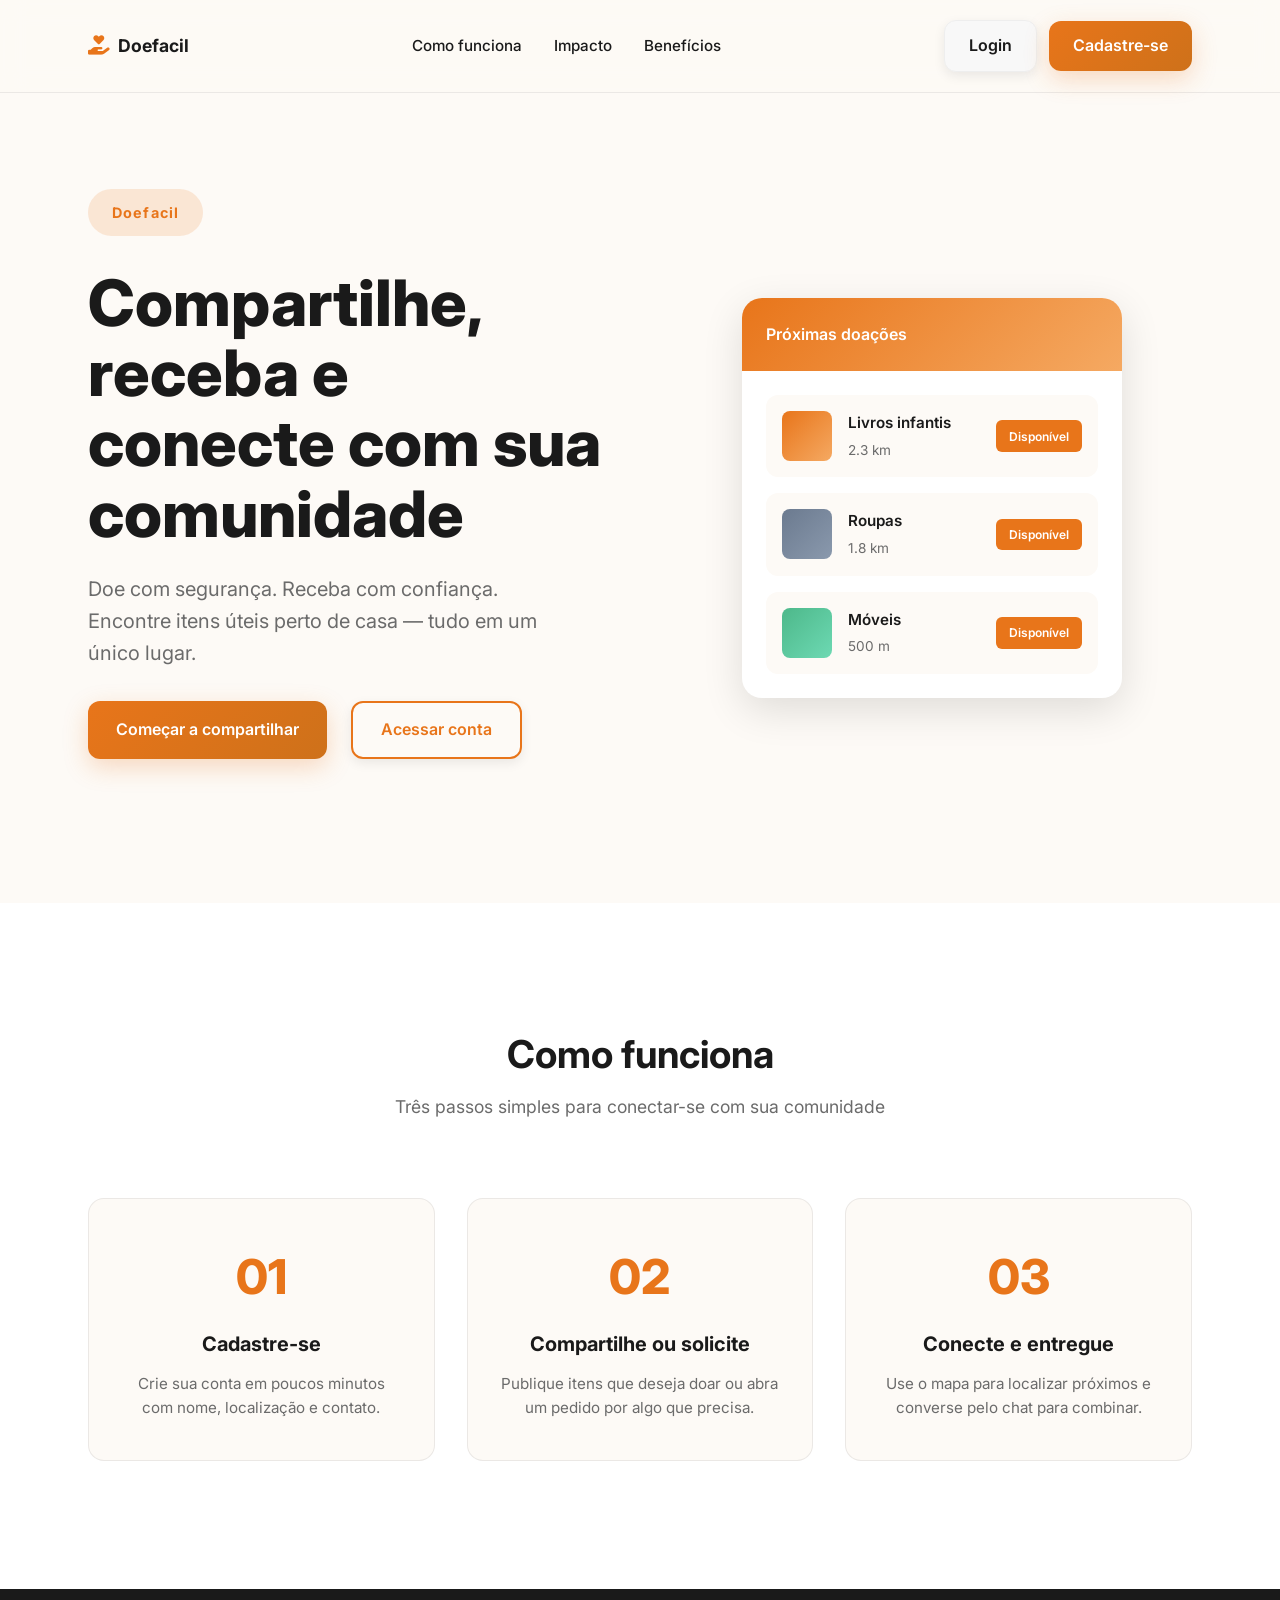
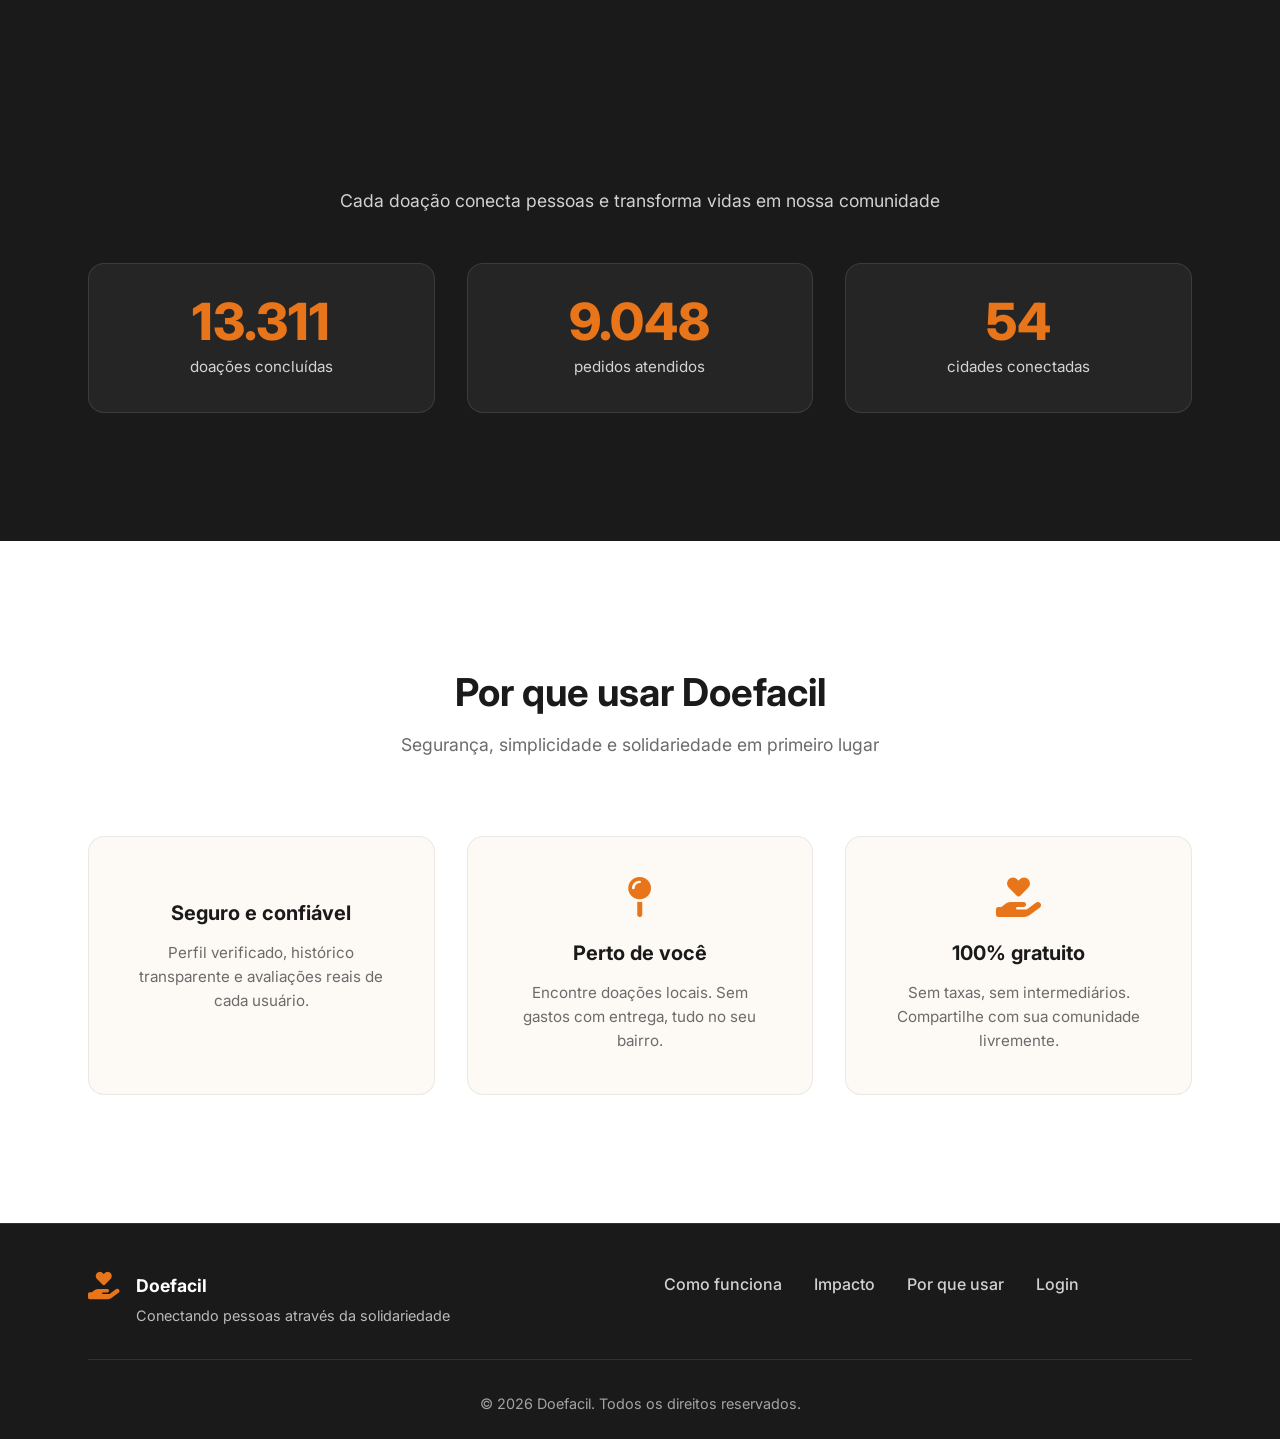
==== frontend_github/index.html @ ec7e5b5b "Add files via upload" ====
﻿<!DOCTYPE html>
<html lang="pt-BR">
<head>
    <meta charset="UTF-8">
    <meta name="viewport" content="width=device-width, initial-scale=1.0">
    <title>Doefacil — Doe, Compartilhe e Conecte</title>
    <link href="https://fonts.googleapis.com/css2?family=Inter:wght@400;500;600;700;800&display=swap" rel="stylesheet">
    <link rel="stylesheet" href="https://cdnjs.cloudflare.com/ajax/libs/font-awesome/6.4.0/css/all.min.css">
    <link rel="stylesheet" href="css/global.css">
    <link rel="stylesheet" href="css/landing.css">
</head>
<body>
    <header class="landing-header">
        <div class="landing-container">
            <nav class="landing-nav">
                <a href="/" class="nav-logo">
                    <i class="fa-solid fa-hand-holding-heart"></i>
                    Doefacil
                </a>
                <button class="menu-toggle" aria-label="Abrir menu">
                    <i class="fa-solid fa-bars"></i>
                </button>
                <div class="nav-links">
                    <a href="#como-funciona">Como funciona</a>
                    <a href="#impacto">Impacto</a>
                    <a href="#beneficios">Benefícios</a>
                </div>
                <div class="nav-actions">
                    <a href="login.html" class="btn btn-secondary header-link">Login</a>
                    <a href="cadastro.html" class="btn btn-primary header-link">Cadastre-se</a>
                </div>
            </nav>
        </div>
    </header>

    <main>
        <section class="hero-section">
            <div class="container">
                <div class="hero-grid">
                    <div class="hero-content">
                        <div class="hero-badge">Doefacil</div>
                        <h1 class="hero-title">Compartilhe, receba e conecte com sua comunidade</h1>
                        <p class="hero-subtitle">Doe com segurança. Receba com confiança. Encontre itens úteis perto de casa — tudo em um único lugar.</p>
                        <div class="hero-buttons">
                            <a href="cadastro.html" class="btn btn-primary">Começar a compartilhar</a>
                            <a href="login.html" class="btn btn-outline">Acessar conta</a>
                        </div>
                    </div>
                    <div class="hero-mockup">
                        <div class="mockup-card">
                            <div class="mockup-header">
                                <span class="mockup-title">Próximas doações</span>
                            </div>
                            <div class="mockup-items">
                                <div class="mockup-item">
                                    <div class="mockup-item-img" style="background: linear-gradient(135deg, #E8751A, #f5a962);"></div>
                                    <div class="mockup-item-content">
                                        <div class="mockup-item-title">Livros infantis</div>
                                        <div class="mockup-item-distance">2.3 km</div>
                                    </div>
                                    <span class="mockup-badge">Disponível</span>
                                </div>
                                <div class="mockup-item">
                                    <div class="mockup-item-img" style="background: linear-gradient(135deg, #6B7A8F, #8a99ad);"></div>
                                    <div class="mockup-item-content">
                                        <div class="mockup-item-title">Roupas</div>
                                        <div class="mockup-item-distance">1.8 km</div>
                                    </div>
                                    <span class="mockup-badge">Disponível</span>
                                </div>
                                <div class="mockup-item">
                                    <div class="mockup-item-img" style="background: linear-gradient(135deg, #4DB88A, #6dd9b3);"></div>
                                    <div class="mockup-item-content">
                                        <div class="mockup-item-title">Móveis</div>
                                        <div class="mockup-item-distance">500 m</div>
                                    </div>
                                    <span class="mockup-badge">Disponível</span>
                                </div>
                            </div>
                        </div>
                    </div>
                </div>
            </div>
        </section>

        <section id="como-funciona" class="section section-how">
            <div class="container">
                <div class="section-header">
                    <h2>Como funciona</h2>
                    <p>Três passos simples para conectar-se com sua comunidade</p>
                </div>
                <div class="steps-grid">
                    <div class="step-card">
                        <div class="step-number">01</div>
                        <h3>Cadastre-se</h3>
                        <p>Crie sua conta em poucos minutos com nome, localização e contato.</p>
                    </div>
                    <div class="step-card">
                        <div class="step-number">02</div>
                        <h3>Compartilhe ou solicite</h3>
                        <p>Publique itens que deseja doar ou abra um pedido por algo que precisa.</p>
                    </div>
                    <div class="step-card">
                        <div class="step-number">03</div>
                        <h3>Conecte e entregue</h3>
                        <p>Use o mapa para localizar próximos e converse pelo chat para combinar.</p>
                    </div>
                </div>
            </div>
        </section>

        <section id="impacto" class="section section-impact">
            <div class="container">
                <h2 class="impact-title">Veja o impacto real</h2>
                <p class="impact-subtitle">Cada doação conecta pessoas e transforma vidas em nossa comunidade</p>
                <div class="metrics-grid">
                    <div class="metric-card">
                        <div class="metric-number" data-target="18432">0</div>
                        <p>doações concluídas</p>
                    </div>
                    <div class="metric-card">
                        <div class="metric-number" data-target="12560">0</div>
                        <p>pedidos atendidos</p>
                    </div>
                    <div class="metric-card">
                        <div class="metric-number" data-target="54">0</div>
                        <p>cidades conectadas</p>
                    </div>
                </div>
            </div>
        </section>

        <section id="beneficios" class="section section-benefits">
            <div class="container">
                <div class="section-header">
                    <h2>Por que usar Doefacil</h2>
                    <p>Segurança, simplicidade e solidariedade em primeiro lugar</p>
                </div>
                <div class="benefits-grid">
                    <div class="benefit-card">
                        <i class="fa-solid fa-shield-check"></i>
                        <h3>Seguro e confiável</h3>
                        <p>Perfil verificado, histórico transparente e avaliações reais de cada usuário.</p>
                    </div>
                    <div class="benefit-card">
                        <i class="fa-solid fa-map-pin"></i>
                        <h3>Perto de você</h3>
                        <p>Encontre doações locais. Sem gastos com entrega, tudo no seu bairro.</p>
                    </div>
                    <div class="benefit-card">
                        <i class="fa-solid fa-hand-holding-heart"></i>
                        <h3>100% gratuito</h3>
                        <p>Sem taxas, sem intermediários. Compartilhe com sua comunidade livremente.</p>
                    </div>
                </div>
            </div>
        </section>
    </main>

    <footer class="footer">
        <div class="container">
            <div class="footer-content">
                <div class="footer-brand">
                    <i class="fa-solid fa-hand-holding-heart"></i>
                    <div>
                        <strong>Doefacil</strong>
                        <p>Conectando pessoas através da solidariedade</p>
                    </div>
                </div>
                <div class="footer-links">
                    <a href="#como-funciona">Como funciona</a>
                    <a href="#impacto">Impacto</a>
                    <a href="#beneficios">Por que usar</a>
                    <a href="login.html">Login</a>
                </div>
            </div>
            <div class="footer-bottom">
                <p>&copy; 2026 Doefacil. Todos os direitos reservados.</p>
            </div>
        </div>
    </footer>

    <script src="js/landing.js"></script>
</body>
</html>
---- frontend_github/css/global.css ----
:root {
    /* Brand Palette */
    --primary: #E8751A;
    --primary-dark: #CE711A;
    --primary-soft: #F1A563;
    --primary-light: #FFF7EF;
    
    --secondary: #1A1A1A;
    --secondary-soft: #6B6B6B;
    --secondary-light: #F8F9FA;
    
    /* Surfaces */
    --bg-color: #FDFAF6;
    --card-bg: #FFFFFF;
    --surface: #FFF7EF;
    --border-color: #E2E8F0;
    
    /* Text */
    --text-main: #1A1A1A;
    --text-dark: #1A1A1A; /* alias de --text-main */
    --text-muted: #6B6B6B;
    --text-light: #FFFFFF;
    
    /* Status */
    --success: #10B981;
    --danger: #EF4444;
    --warning: #F59E0B;
    --info: #3B82F6;
    
    /* System */
    --radius-sm: 8px;
    --radius-md: 12px;
    --radius-lg: 20px;
    --shadow: 0 4px 12px rgba(0, 0, 0, 0.08); /* alias genérico */
    --shadow-sm: 0 2px 4px rgba(232, 117, 26, 0.05);
    --shadow-md: 0 10px 20px -5px rgba(232, 117, 26, 0.1), 0 4px 6px -2px rgba(232, 117, 26, 0.05);
    --shadow-lg: 0 20px 25px -5px rgba(232, 117, 26, 0.15), 0 10px 10px -5px rgba(232, 117, 26, 0.04);
    --transition: all 0.3s cubic-bezier(0.4, 0, 0.2, 1);
}

* {
    margin: 0;
    padding: 0;
    box-sizing: border-box;
    font-family: 'Inter', -apple-system, BlinkMacSystemFont, "Segoe UI", Roboto, sans-serif;
}

body {
    background-color: var(--bg-color);
    color: var(--text-main);
    line-height: 1.6;
    -webkit-font-smoothing: antialiased;
    overflow-x: hidden;
}

/* Typography */
h1, h2, h3, h4 {
    font-weight: 800;
    color: var(--secondary);
    line-height: 1.2;
    letter-spacing: 0;
}

/* Buttons - Premium Style */
.btn {
    display: inline-flex;
    align-items: center;
    justify-content: center;
    padding: 0.8rem 1.6rem;
    font-size: 0.95rem;
    font-weight: 700;
    border-radius: var(--radius-md);
    cursor: pointer;
    transition: var(--transition);
    border: 2px solid transparent;
    gap: 0.75rem;
    text-decoration: none;
    white-space: nowrap;
}

.btn:disabled {
    opacity: 0.5;
    cursor: not-allowed;
    transform: none !important;
}

.btn-primary {
    background: linear-gradient(135deg, var(--primary) 0%, var(--primary-dark) 100%);
    color: white;
    box-shadow: 0 4px 14px rgba(232, 117, 26, 0.4);
}

.btn-primary:hover:not(:disabled) {
    transform: translateY(-3px);
    box-shadow: 0 8px 20px rgba(232, 117, 26, 0.5);
}

.btn-secondary {
    background: white;
    color: var(--primary-dark);
    border-color: var(--primary-soft);
}

.btn-secondary:hover:not(:disabled) {
    background: var(--primary-light);
    transform: translateY(-2px);
}

.btn-danger {
    background: #FFF5F5;
    color: var(--danger);
    border-color: #FED7D7;
}

.btn-danger:hover:not(:disabled) {
    background: var(--danger);
    color: white;
    border-color: var(--danger);
    transform: translateY(-2px);
}

.btn-outline {
    background: transparent;
    border: 2px solid var(--primary-soft);
    color: var(--primary-dark);
}

.btn-outline:hover:not(:disabled) {
    background: var(--primary);
    color: white;
    border-color: var(--primary);
}

.btn-sm {
    padding: 0.45rem 1rem;
    font-size: 0.82rem;
    gap: 0.5rem;
}

/* Forms */
.input-group {
    margin-bottom: 1.5rem;
    position: relative;
    min-width: 0;
}

label {
    display: block;
    margin-bottom: 0.5rem;
    font-weight: 700;
    font-size: 0.9rem;
    color: var(--secondary);
}

input, textarea, select {
    width: 100%;
    padding: 0.9rem 1.2rem;
    border: 2px solid #F1F5F9;
    border-radius: var(--radius-md);
    background: #F8FAFC;
    color: var(--text-main);
    font-size: 0.95rem;
    line-height: 1.4;
    caret-color: var(--primary);
    direction: ltr;
    text-align: left;
    min-width: 0;
    transition: var(--transition);
}

textarea {
    resize: vertical;
    overflow-wrap: anywhere;
}

input::placeholder,
textarea::placeholder {
    color: var(--text-muted);
    opacity: 0.82;
}

input:focus, textarea:focus, select:focus {
    outline: none;
    border-color: var(--primary-soft);
    background: white;
    box-shadow: 0 0 0 4px rgba(232, 117, 26, 0.1);
}

/* Badges */
.status-badge {
    font-size: 0.75rem;
    font-weight: 800;
    padding: 0.35rem 0.9rem;
    border-radius: 99px;
    text-transform: uppercase;
    letter-spacing: 0.05em;
}

.status-badge.success { background: #DCFCE7; color: #065F46; }
.status-badge.warning { background: #FEF9C3; color: #854D0E; }
.status-badge.danger { background: #FEE2E2; color: #991B1B; }

/* Toast */
.toast {
    position: fixed;
    top: 2rem;
    left: 50%;
    transform: translateX(-50%) translateY(-150%);
    z-index: 9999;
    padding: 1.2rem 2rem;
    border-radius: var(--radius-lg);
    color: white;
    font-weight: 700;
    box-shadow: var(--shadow-lg);
    transition: var(--transition);
    display: flex;
    align-items: center;
    gap: 1rem;
}

.toast.show {
    transform: translateX(-50%) translateY(0);
}

/* Scrollbar */
::-webkit-scrollbar { width: 8px; }
::-webkit-scrollbar-track { background: var(--bg-color); }
::-webkit-scrollbar-thumb { background: var(--primary-soft); border-radius: 10px; }
::-webkit-scrollbar-thumb:hover { background: var(--primary); }
---- frontend_github/css/landing.css ----
﻿/* Doefacil Landing Page — Modern Design */

:root {
    --primary: #E8751A;
    --primary-dark: #CE711A;
    --primary-light: #F5A962;
    --dark: #1A1A1A;
    --text-secondary: #6B6B6B;
    --bg-light: #FDFAF6;
    --white: #FFFFFF;
    --border-light: rgba(26, 26, 26, 0.08);
    --shadow: 0 2px 16px rgba(0, 0, 0, 0.06);
    --shadow-lg: 0 12px 40px rgba(0, 0, 0, 0.12);
}

* {
    margin: 0;
    padding: 0;
    box-sizing: border-box;
}

html {
    scroll-behavior: smooth;
}

body {
    font-family: 'Inter', sans-serif;
    background: var(--bg-light);
    color: var(--dark);
    line-height: 1.6;
}

/* ━━━━━━━━━━━━━━━━━━━━━━━━━━━━━━━━━━━━━━━━━
   CONTAINER & LAYOUT UTILITIES
   ━━━━━━━━━━━━━━━━━━━━━━━━━━━━━━━━━━━━━━━━━ */

.container,
.landing-container {
    width: 100%;
    max-width: 1200px;
    margin: 0 auto;
    padding: 0 clamp(1.5rem, 5vw, 3rem);
}

.section {
    padding: clamp(5rem, 10vw, 8rem) 0;
}

/* ━━━━━━━━━━━━━━━━━━━━━━━━━━━━━━━━━━━━━━━━━
   NAVBAR / HEADER
   ━━━━━━━━━━━━━━━━━━━━━━━━━━━━━━━━━━━━━━━━━ */

.landing-header {
    position: sticky;
    top: 0;
    z-index: 100;
    background: rgba(253, 250, 246, 0.9);
    backdrop-filter: blur(12px);
    border-bottom: 1px solid var(--border-light);
    padding: 1.25rem 0;
}

.landing-header .container {
    display: flex;
    justify-content: space-between;
    align-items: center;
}

.landing-brand {
    display: flex;
    align-items: center;
    gap: 12px;
    flex-shrink: 0;
}

.landing-brand i {
    font-size: 1.75rem;
    color: var(--primary);
}

.landing-brand strong {
    font-size: 1.25rem;
    font-weight: 700;
    color: var(--dark);
}

.landing-brand span {
    display: none;
}

.menu-toggle {
    display: none;
    background: none;
    border: none;
    font-size: 1.5rem;
    color: var(--dark);
    cursor: pointer;
    padding: 0.5rem;
}

.landing-nav {
    display: flex;
    align-items: center;
    justify-content: space-between;
    gap: 2rem;
    width: 100%;
}

.nav-logo {
    display: flex;
    align-items: center;
    gap: 0.5rem;
    font-weight: 700;
    font-size: 1.1rem;
    color: var(--text-dark, #1a1a1a);
    text-decoration: none;
    flex-shrink: 0;
}

.nav-logo i {
    color: var(--primary);
    font-size: 1.2rem;
}

.nav-links {
    display: flex;
    align-items: center;
    gap: 2rem;
    list-style: none;
    margin: 0;
    padding: 0;
}

.nav-links a {
    font-size: 0.95rem;
    font-weight: 500;
    color: var(--text-dark, #1a1a1a);
    text-decoration: none;
    transition: color 0.2s ease;
}

.nav-links a:hover {
    color: var(--primary, #e8751a);
}

.nav-actions {
    display: flex;
    align-items: center;
    gap: 0.75rem;
    flex-shrink: 0;
}

.landing-nav .btn {
    padding: 0.75rem 1.5rem;
}

section[id] {
    scroll-margin-top: 80px;
}

/* ━━━━━━━━━━━━━━━━━━━━━━━━━━━━━━━━━━━━━━━━━
   BUTTONS
   ━━━━━━━━━━━━━━━━━━━━━━━━━━━━━━━━━━━━━━━━━ */

.btn {
    display: inline-flex;
    align-items: center;
    justify-content: center;
    padding: 0.875rem 1.75rem;
    border-radius: 12px;
    font-weight: 600;
    font-size: 1rem;
    border: none;
    cursor: pointer;
    transition: all 0.3s ease;
    text-decoration: none;
    gap: 8px;
    box-shadow: 0 4px 12px rgba(0, 0, 0, 0.08);
}

.btn-primary {
    background: linear-gradient(135deg, var(--primary), var(--primary-dark));
    color: var(--white);
    box-shadow: 0 8px 25px rgba(232, 117, 26, 0.25);
}

.btn-primary:hover {
    transform: translateY(-2px);
    filter: brightness(1.05);
    box-shadow: 0 12px 30px rgba(232, 117, 26, 0.35);
}

.btn-primary:active {
    transform: translateY(0) scale(0.98);
}

.btn-outline {
    background: transparent;
    color: var(--primary);
    border: 2px solid var(--primary);
}

.btn-outline:hover {
    background: var(--primary);
    color: var(--white);
    transform: translateY(-2px);
    box-shadow: 0 8px 25px rgba(232, 117, 26, 0.2);
}

.btn-secondary {
    background: #f8f8f8;
    color: var(--dark);
    border: 1px solid #eee;
}

.btn-secondary:hover {
    background: #f0f0f0;
    transform: translateY(-2px);
}

.btn-danger {
    background: linear-gradient(135deg, #e74c3c, #c0392b);
    color: white;
}

.btn-danger:hover {
    transform: translateY(-2px);
    box-shadow: 0 6px 20px rgba(231, 76, 60, 0.3);
}

.header-link {
    padding: 0.75rem 1.5rem !important;
}

/* ━━━━━━━━━━━━━━━━━━━━━━━━━━━━━━━━━━━━━━━━━
   HERO SECTION
   ━━━━━━━━━━━━━━━━━━━━━━━━━━━━━━━━━━━━━━━━━ */

.hero-section {
    padding: clamp(4rem, 8vw, 6rem) 0;
}

.hero-grid {
    display: grid;
    grid-template-columns: 1fr 1fr;
    gap: 4rem;
    align-items: center;
}

.hero-badge {
    display: inline-block;
    padding: 0.75rem 1.5rem;
    background: rgba(232, 117, 26, 0.15);
    color: var(--primary);
    border-radius: 100px;
    font-weight: 700;
    font-size: 0.9rem;
    letter-spacing: 0.08em;
    margin-bottom: 2rem;
}

.hero-title {
    font-size: clamp(2.8rem, 5vw, 5rem);
    font-weight: 800;
    line-height: 1.1;
    color: var(--dark);
    margin-bottom: 1.5rem;
}

.hero-subtitle {
    font-size: clamp(1rem, 1.8vw, 1.25rem);
    color: var(--text-secondary);
    line-height: 1.6;
    margin-bottom: 2rem;
    max-width: 95%;
}

.hero-buttons {
    display: flex;
    gap: 1.5rem;
    flex-wrap: wrap;
    margin-bottom: 3rem;
}

/* Mockup Card */
.hero-mockup {
    display: flex;
    justify-content: center;
    align-items: center;
}

.mockup-card {
    background: var(--white);
    border-radius: 20px;
    box-shadow: var(--shadow-lg);
    overflow: hidden;
    width: 100%;
    max-width: 380px;
}

.mockup-header {
    background: linear-gradient(135deg, var(--primary), var(--primary-light));
    padding: 1.5rem;
    color: var(--white);
}

.mockup-title {
    font-weight: 600;
    font-size: 1rem;
}

.mockup-items {
    padding: 1.5rem;
    display: flex;
    flex-direction: column;
    gap: 1rem;
}

.mockup-item {
    display: flex;
    gap: 1rem;
    align-items: center;
    padding: 1rem;
    background: var(--bg-light);
    border-radius: 12px;
    transition: transform 0.3s ease;
}

.mockup-item:hover {
    transform: translateX(4px);
}

.mockup-item-img {
    width: 50px;
    height: 50px;
    border-radius: 8px;
    flex-shrink: 0;
}

.mockup-item-content {
    flex: 1;
}

.mockup-item-title {
    font-weight: 600;
    color: var(--dark);
    font-size: 0.95rem;
    margin-bottom: 0.25rem;
}

.mockup-item-distance {
    color: var(--text-secondary);
    font-size: 0.85rem;
}

.mockup-badge {
    padding: 0.4rem 0.8rem;
    background: var(--primary);
    color: var(--white);
    border-radius: 6px;
    font-size: 0.75rem;
    font-weight: 600;
    white-space: nowrap;
}

/* ━━━━━━━━━━━━━━━━━━━━━━━━━━━━━━━━━━━━━━━━━
   SECTION HEADER
   ━━━━━━━━━━━━━━━━━━━━━━━━━━━━━━━━━━━━━━━━━ */

.section-header {
    text-align: center;
    margin-bottom: clamp(3rem, 6vw, 5rem);
}

.section-header h2 {
    font-size: clamp(1.8rem, 3vw, 2.5rem);
    font-weight: 700;
    color: var(--dark);
    margin-bottom: 1rem;
}

.section-header p {
    font-size: clamp(1rem, 1.5vw, 1.1rem);
    color: var(--text-secondary);
    max-width: 600px;
    margin: 0 auto;
}

/* ━━━━━━━━━━━━━━━━━━━━━━━━━━━━━━━━━━━━━━━━━
   COMO FUNCIONA SECTION (3 STEPS)
   ━━━━━━━━━━━━━━━━━━━━━━━━━━━━━━━━━━━━━━━━━ */

.section-how {
    background: var(--white);
}

.steps-grid {
    display: grid;
    grid-template-columns: repeat(auto-fit, minmax(280px, 1fr));
    gap: 2rem;
}

.step-card {
    padding: 2.5rem 2rem;
    background: var(--bg-light);
    border-radius: 16px;
    text-align: center;
    transition: transform 0.3s ease, box-shadow 0.3s ease;
    border: 1px solid var(--border-light);
}

.step-card:hover {
    transform: translateY(-4px);
    box-shadow: var(--shadow);
}

.step-number {
    font-size: 3rem;
    font-weight: 800;
    color: var(--primary);
    margin-bottom: 1rem;
}

.step-card h3 {
    font-size: 1.25rem;
    font-weight: 700;
    color: var(--dark);
    margin-bottom: 1rem;
}

.step-card p {
    color: var(--text-secondary);
    line-height: 1.6;
    font-size: 0.95rem;
}

/* ━━━━━━━━━━━━━━━━━━━━━━━━━━━━━━━━━━━━━━━━━
   IMPACTO SECTION (DARK)
   ━━━━━━━━━━━━━━━━━━━━━━━━━━━━━━━━━━━━━━━━━ */

.section-impact {
    background: var(--dark);
    color: var(--white);
}

.impact-title {
    font-size: clamp(2rem, 3.5vw, 2.8rem);
    font-weight: 800;
    text-align: center;
    margin-bottom: 1rem;
}

.impact-subtitle {
    font-size: 1.1rem;
    text-align: center;
    color: rgba(255, 255, 255, 0.8);
    margin-bottom: 3rem;
    max-width: 600px;
    margin-left: auto;
    margin-right: auto;
}

.metrics-grid {
    display: grid;
    grid-template-columns: repeat(auto-fit, minmax(200px, 1fr));
    gap: 2rem;
}

.metric-card {
    padding: 2rem;
    text-align: center;
    border: 1px solid rgba(255, 255, 255, 0.1);
    border-radius: 16px;
    background: rgba(255, 255, 255, 0.05);
}

.metric-number {
    font-size: clamp(2.5rem, 4vw, 3.5rem);
    font-weight: 800;
    color: var(--primary);
    margin-bottom: 0.5rem;
    line-height: 1;
}

.metric-card p {
    color: rgba(255, 255, 255, 0.8);
    font-size: 0.95rem;
}

/* ━━━━━━━━━━━━━━━━━━━━━━━━━━━━━━━━━━━━━━━━━
   BENEFITS SECTION (3 CARDS)
   ━━━━━━━━━━━━━━━━━━━━━━━━━━━━━━━━━━━━━━━━━ */

.section-benefits {
    background: var(--white);
}

.benefits-grid {
    display: grid;
    grid-template-columns: repeat(auto-fit, minmax(300px, 1fr));
    gap: 2rem;
}

.benefit-card {
    padding: 2.5rem;
    background: var(--bg-light);
    border-radius: 16px;
    text-align: center;
    border: 1px solid var(--border-light);
    transition: all 0.3s ease;
}

.benefit-card:hover {
    background: var(--white);
    box-shadow: var(--shadow-lg);
    transform: translateY(-4px);
}

.benefit-card i {
    font-size: 2.5rem;
    color: var(--primary);
    margin-bottom: 1.5rem;
    display: block;
}

.benefit-card h3 {
    font-size: 1.25rem;
    font-weight: 700;
    color: var(--dark);
    margin-bottom: 1rem;
}

.benefit-card p {
    color: var(--text-secondary);
    line-height: 1.6;
    font-size: 0.95rem;
}

/* ━━━━━━━━━━━━━━━━━━━━━━━━━━━━━━━━━━━━━━━━━
   FOOTER
   ━━━━━━━━━━━━━━━━━━━━━━━━━━━━━━━━━━━━━━━━━ */

.footer {
    background: var(--dark);
    color: var(--white);
    padding: 3rem 0 1.5rem;
    border-top: 1px solid rgba(255, 255, 255, 0.1);
}

.footer-content {
    display: grid;
    grid-template-columns: 1fr 1fr;
    gap: 3rem;
    margin-bottom: 2rem;
    align-items: start;
}

.footer-brand {
    display: flex;
    gap: 1rem;
}

.footer-brand i {
    font-size: 1.75rem;
    color: var(--primary);
    flex-shrink: 0;
}

.footer-brand strong {
    display: block;
    font-size: 1.1rem;
    font-weight: 700;
    margin-bottom: 0.25rem;
}

.footer-brand p {
    font-size: 0.9rem;
    color: rgba(255, 255, 255, 0.7);
    margin: 0;
}

.footer-links {
    display: flex;
    gap: 2rem;
    flex-wrap: wrap;
}

.footer-links a {
    color: rgba(255, 255, 255, 0.8);
    text-decoration: none;
    transition: color 0.3s ease;
    font-weight: 500;
}

.footer-links a:hover {
    color: var(--primary);
}

.footer-bottom {
    text-align: center;
    padding-top: 2rem;
    border-top: 1px solid rgba(255, 255, 255, 0.1);
    color: rgba(255, 255, 255, 0.6);
    font-size: 0.9rem;
}

/* ━━━━━━━━━━━━━━━━━━━━━━━━━━━━━━━━━━━━━━━━━
   RESPONSIVE DESIGN
   ━━━━━━━━━━━━━━━━━━━━━━━━━━━━━━━━━━━━━━━━━ */

@media (max-width: 1024px) {
    .hero-grid {
        grid-template-columns: 1fr;
        gap: 2rem;
    }

    .hero-mockup {
        order: -1;
    }

    .landing-nav {
        gap: 1rem;
    }

    .landing-nav a {
        font-size: 0.95rem;
    }

    .footer-content {
        grid-template-columns: 1fr;
        gap: 2rem;
    }
}

@media (max-width: 768px) {
    .menu-toggle {
        display: block;
    }

    .landing-header .container {
        flex-direction: row;
        align-items: center;
        justify-content: space-between;
        gap: 1rem;
        width: 100%;
    }

    .landing-nav {
        width: 100%;
        flex-wrap: nowrap;
        gap: 0.75rem;
        justify-content: space-between;
    }

    .nav-links {
        display: none;
        position: absolute;
        top: 100%;
        left: 0;
        width: 100%;
        background: var(--bg-light);
        flex-direction: column;
        padding: 2rem;
        gap: 1.5rem;
        border-bottom: 1px solid var(--border-light);
        box-shadow: 0 10px 20px rgba(0,0,0,0.05);
        z-index: 99;
    }

    .nav-links.active {
        display: flex;
    }

    .nav-actions {
        display: none;
    }

    .hero-buttons {
        flex-direction: column;
    }

    .hero-buttons .btn {
        width: 100%;
    }

    .mockup-card {
        max-width: 100%;
    }

    .section-header {
        margin-bottom: 2rem;
    }

    .section-header h2 {
        font-size: 1.8rem;
    }

    .section-header p {
        font-size: 1rem;
    }

    .steps-grid {
        gap: 1.5rem;
    }

    .benefits-grid {
        gap: 1.5rem;
    }

    .metrics-grid {
        gap: 1.5rem;
    }

    .footer-links {
        gap: 1rem;
    }
}

@media (max-width: 480px) {
    .landing-header .container {
        padding: 0 clamp(1rem, 5vw, 1.5rem);
    }

    .container {
        padding: 0 clamp(1rem, 5vw, 1.5rem);
    }

    .hero-section {
        padding: 2rem 0;
    }

    .hero-badge {
        font-size: 0.8rem;
        padding: 0.6rem 1.2rem;
    }

    .hero-title {
        font-size: 2rem;
    }

    .hero-subtitle {
        font-size: 0.95rem;
    }

    .hero-buttons {
        flex-direction: column;
        gap: 1rem;
    }

    .hero-buttons .btn {
        padding: 0.75rem 1.5rem;
        font-size: 0.95rem;
    }

    .section {
        padding: 3rem 0;
    }

    .step-card,
    .benefit-card {
        padding: 1.5rem;
    }

    .mockup-item {
        padding: 0.75rem;
    }

    .mockup-badge {
        padding: 0.3rem 0.6rem;
        font-size: 0.7rem;
    }

    .impact-title {
        font-size: 1.8rem;
    }

    .metric-number {
        font-size: 2rem;
    }

    .footer-brand {
        gap: 0.75rem;
    }

    .footer-links {
        flex-direction: column;
        gap: 0.75rem;
    }
}
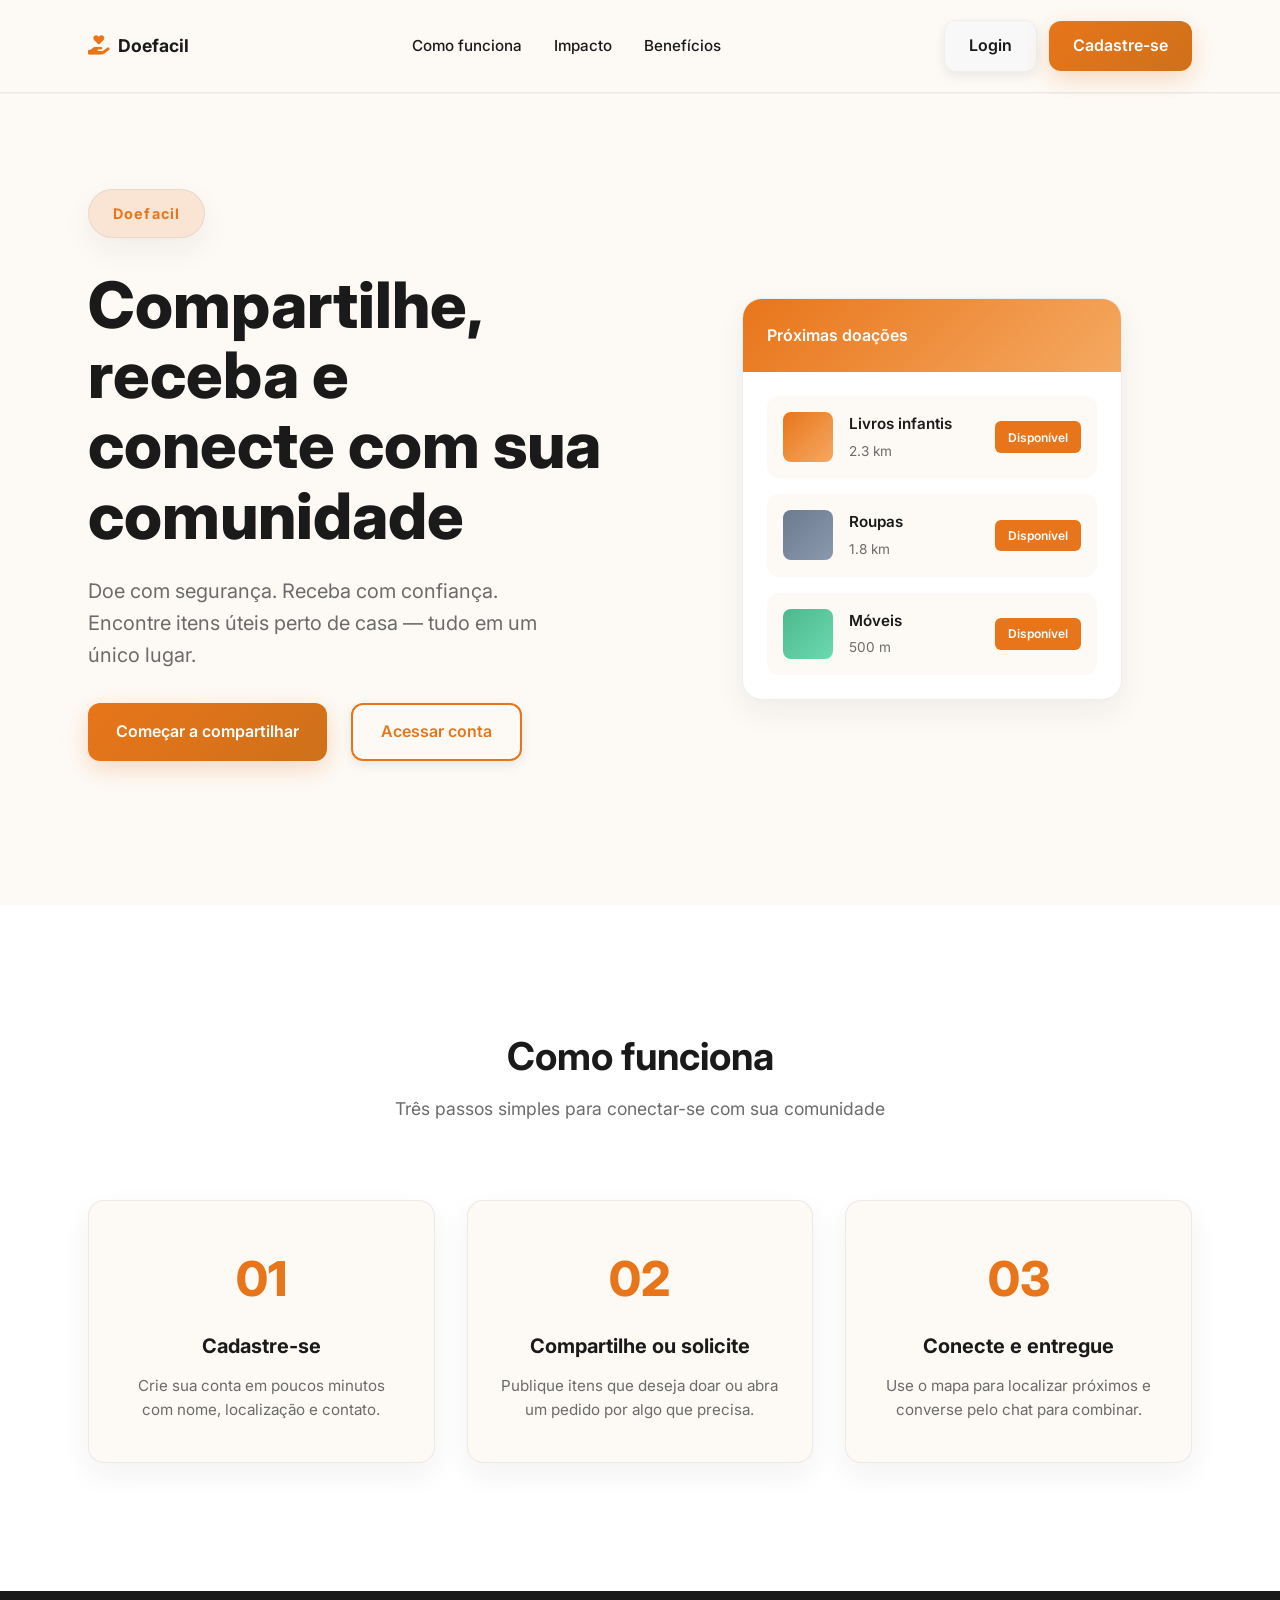
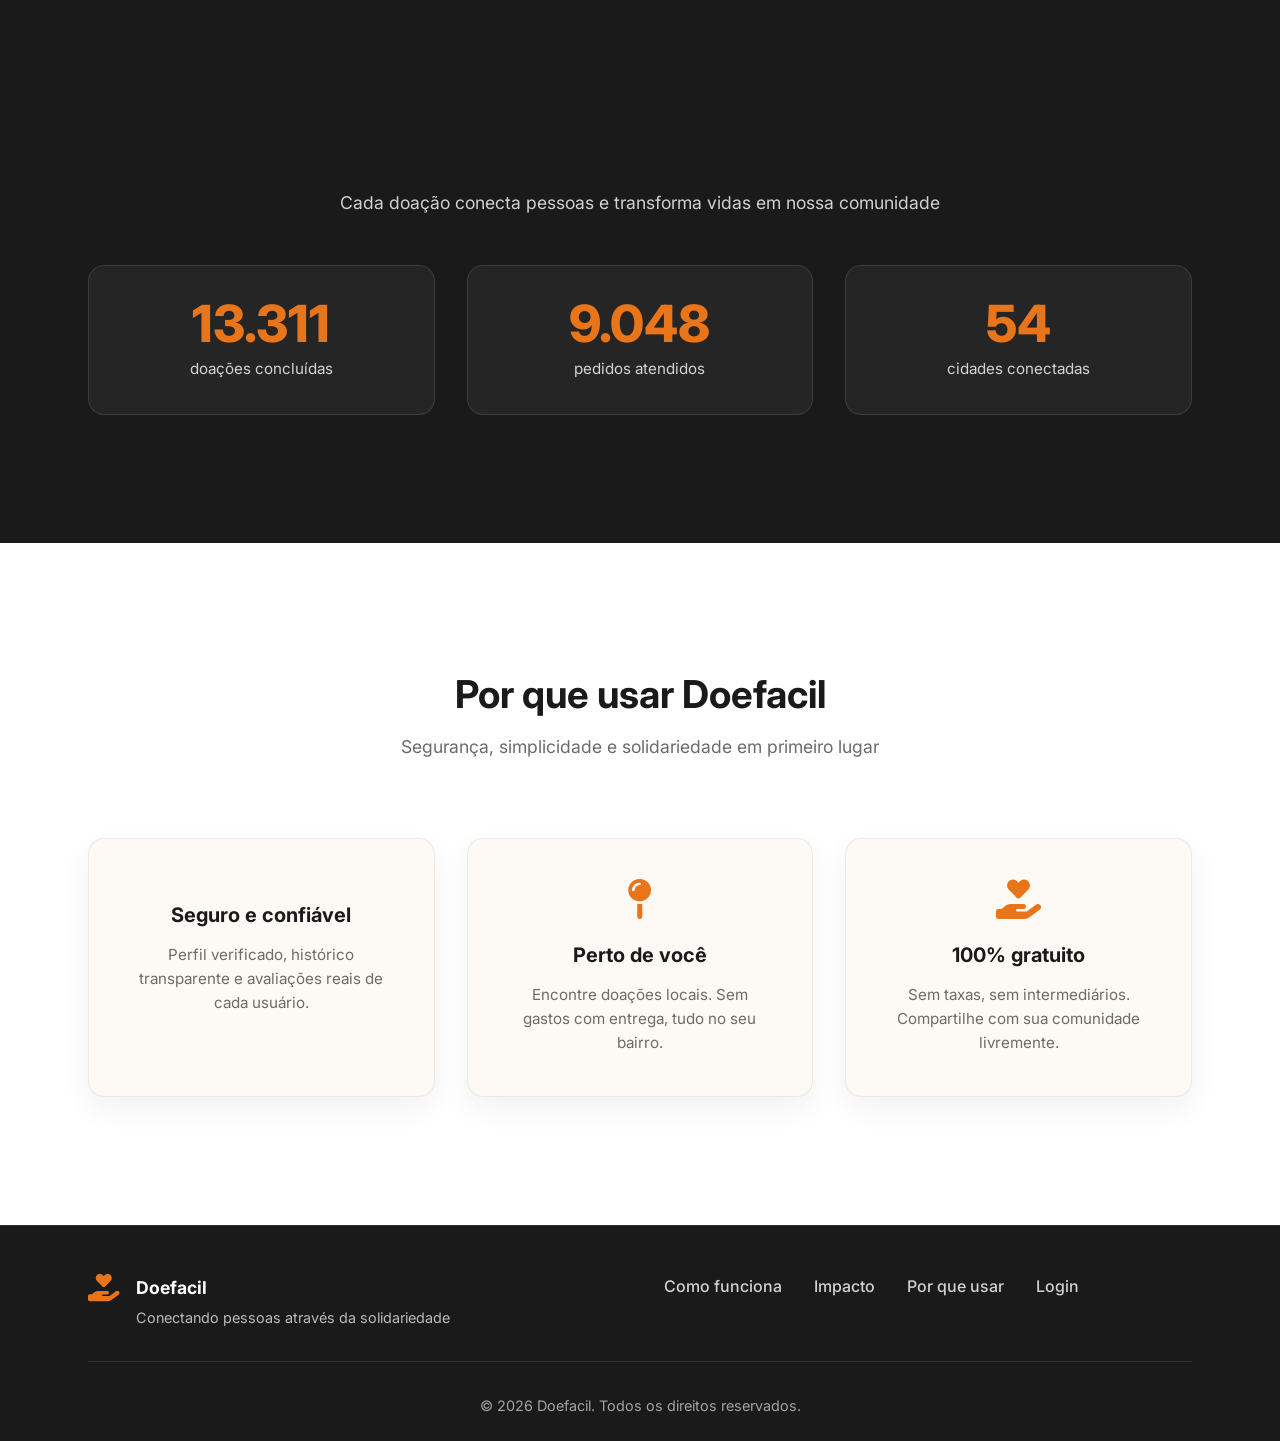
==== commit 87a6964c: "Add files via upload" ====
--- a/frontend_github/index.html
+++ b/frontend_github/index.html
@@ -1,188 +1,194 @@
-﻿<!DOCTYPE html>
-<html lang="pt-BR">
-<head>
-    <meta charset="UTF-8">
-    <meta name="viewport" content="width=device-width, initial-scale=1.0">
-    <title>Doefacil — Doe, Compartilhe e Conecte</title>
-    <link href="https://fonts.googleapis.com/css2?family=Inter:wght@400;500;600;700;800&display=swap" rel="stylesheet">
-    <link rel="stylesheet" href="https://cdnjs.cloudflare.com/ajax/libs/font-awesome/6.4.0/css/all.min.css">
-    <link rel="stylesheet" href="css/global.css">
-    <link rel="stylesheet" href="css/landing.css">
-</head>
-<body>
-    <header class="landing-header">
-        <div class="landing-container">
-            <nav class="landing-nav">
-                <a href="/" class="nav-logo">
-                    <i class="fa-solid fa-hand-holding-heart"></i>
-                    Doefacil
-                </a>
-                <button class="menu-toggle" aria-label="Abrir menu">
-                    <i class="fa-solid fa-bars"></i>
-                </button>
-                <div class="nav-links">
-                    <a href="#como-funciona">Como funciona</a>
-                    <a href="#impacto">Impacto</a>
-                    <a href="#beneficios">Benefícios</a>
-                </div>
-                <div class="nav-actions">
-                    <a href="login.html" class="btn btn-secondary header-link">Login</a>
-                    <a href="cadastro.html" class="btn btn-primary header-link">Cadastre-se</a>
-                </div>
-            </nav>
-        </div>
-    </header>
-
-    <main>
-        <section class="hero-section">
-            <div class="container">
-                <div class="hero-grid">
-                    <div class="hero-content">
-                        <div class="hero-badge">Doefacil</div>
-                        <h1 class="hero-title">Compartilhe, receba e conecte com sua comunidade</h1>
-                        <p class="hero-subtitle">Doe com segurança. Receba com confiança. Encontre itens úteis perto de casa — tudo em um único lugar.</p>
-                        <div class="hero-buttons">
-                            <a href="cadastro.html" class="btn btn-primary">Começar a compartilhar</a>
-                            <a href="login.html" class="btn btn-outline">Acessar conta</a>
-                        </div>
-                    </div>
-                    <div class="hero-mockup">
-                        <div class="mockup-card">
-                            <div class="mockup-header">
-                                <span class="mockup-title">Próximas doações</span>
-                            </div>
-                            <div class="mockup-items">
-                                <div class="mockup-item">
-                                    <div class="mockup-item-img" style="background: linear-gradient(135deg, #E8751A, #f5a962);"></div>
-                                    <div class="mockup-item-content">
-                                        <div class="mockup-item-title">Livros infantis</div>
-                                        <div class="mockup-item-distance">2.3 km</div>
-                                    </div>
-                                    <span class="mockup-badge">Disponível</span>
-                                </div>
-                                <div class="mockup-item">
-                                    <div class="mockup-item-img" style="background: linear-gradient(135deg, #6B7A8F, #8a99ad);"></div>
-                                    <div class="mockup-item-content">
-                                        <div class="mockup-item-title">Roupas</div>
-                                        <div class="mockup-item-distance">1.8 km</div>
-                                    </div>
-                                    <span class="mockup-badge">Disponível</span>
-                                </div>
-                                <div class="mockup-item">
-                                    <div class="mockup-item-img" style="background: linear-gradient(135deg, #4DB88A, #6dd9b3);"></div>
-                                    <div class="mockup-item-content">
-                                        <div class="mockup-item-title">Móveis</div>
-                                        <div class="mockup-item-distance">500 m</div>
-                                    </div>
-                                    <span class="mockup-badge">Disponível</span>
-                                </div>
-                            </div>
-                        </div>
-                    </div>
-                </div>
-            </div>
-        </section>
-
-        <section id="como-funciona" class="section section-how">
-            <div class="container">
-                <div class="section-header">
-                    <h2>Como funciona</h2>
-                    <p>Três passos simples para conectar-se com sua comunidade</p>
-                </div>
-                <div class="steps-grid">
-                    <div class="step-card">
-                        <div class="step-number">01</div>
-                        <h3>Cadastre-se</h3>
-                        <p>Crie sua conta em poucos minutos com nome, localização e contato.</p>
-                    </div>
-                    <div class="step-card">
-                        <div class="step-number">02</div>
-                        <h3>Compartilhe ou solicite</h3>
-                        <p>Publique itens que deseja doar ou abra um pedido por algo que precisa.</p>
-                    </div>
-                    <div class="step-card">
-                        <div class="step-number">03</div>
-                        <h3>Conecte e entregue</h3>
-                        <p>Use o mapa para localizar próximos e converse pelo chat para combinar.</p>
-                    </div>
-                </div>
-            </div>
-        </section>
-
-        <section id="impacto" class="section section-impact">
-            <div class="container">
-                <h2 class="impact-title">Veja o impacto real</h2>
-                <p class="impact-subtitle">Cada doação conecta pessoas e transforma vidas em nossa comunidade</p>
-                <div class="metrics-grid">
-                    <div class="metric-card">
-                        <div class="metric-number" data-target="18432">0</div>
-                        <p>doações concluídas</p>
-                    </div>
-                    <div class="metric-card">
-                        <div class="metric-number" data-target="12560">0</div>
-                        <p>pedidos atendidos</p>
-                    </div>
-                    <div class="metric-card">
-                        <div class="metric-number" data-target="54">0</div>
-                        <p>cidades conectadas</p>
-                    </div>
-                </div>
-            </div>
-        </section>
-
-        <section id="beneficios" class="section section-benefits">
-            <div class="container">
-                <div class="section-header">
-                    <h2>Por que usar Doefacil</h2>
-                    <p>Segurança, simplicidade e solidariedade em primeiro lugar</p>
-                </div>
-                <div class="benefits-grid">
-                    <div class="benefit-card">
-                        <i class="fa-solid fa-shield-check"></i>
-                        <h3>Seguro e confiável</h3>
-                        <p>Perfil verificado, histórico transparente e avaliações reais de cada usuário.</p>
-                    </div>
-                    <div class="benefit-card">
-                        <i class="fa-solid fa-map-pin"></i>
-                        <h3>Perto de você</h3>
-                        <p>Encontre doações locais. Sem gastos com entrega, tudo no seu bairro.</p>
-                    </div>
-                    <div class="benefit-card">
-                        <i class="fa-solid fa-hand-holding-heart"></i>
-                        <h3>100% gratuito</h3>
-                        <p>Sem taxas, sem intermediários. Compartilhe com sua comunidade livremente.</p>
-                    </div>
-                </div>
-            </div>
-        </section>
-    </main>
-
-    <footer class="footer">
-        <div class="container">
-            <div class="footer-content">
-                <div class="footer-brand">
-                    <i class="fa-solid fa-hand-holding-heart"></i>
-                    <div>
-                        <strong>Doefacil</strong>
-                        <p>Conectando pessoas através da solidariedade</p>
-                    </div>
-                </div>
-                <div class="footer-links">
-                    <a href="#como-funciona">Como funciona</a>
-                    <a href="#impacto">Impacto</a>
-                    <a href="#beneficios">Por que usar</a>
-                    <a href="login.html">Login</a>
-                </div>
-            </div>
-            <div class="footer-bottom">
-                <p>&copy; 2026 Doefacil. Todos os direitos reservados.</p>
-            </div>
-        </div>
-    </footer>
-
-    <script src="js/landing.js"></script>
-</body>
-</html>
-
-
-
+﻿<!DOCTYPE html>
+<html lang="pt-BR">
+<head>
+    <meta charset="UTF-8">
+    <meta name="viewport" content="width=device-width, initial-scale=1.0">
+    <title>Doefacil — Doe, Compartilhe e Conecte</title>
+    
+    <link rel="icon" href="/favicon.ico">
+    <link rel="icon" type="image/png" sizes="16x16" href="/favicon-16x16.png">
+    <link rel="icon" type="image/png" sizes="32x32" href="/favicon-32x32.png">
+    <link rel="icon" type="image/png" sizes="192x192" href="/favicon-192x192.png">
+    <link rel="apple-touch-icon" href="/apple-touch-icon.png">
+<link href="https://fonts.googleapis.com/css2?family=Inter:wght@400;500;600;700;800&display=swap" rel="stylesheet">
+    <link rel="stylesheet" href="https://cdnjs.cloudflare.com/ajax/libs/font-awesome/6.4.0/css/all.min.css">
+    <link rel="stylesheet" href="css/global.css">
+    <link rel="stylesheet" href="css/landing.css">
+</head>
+<body>
+    <header class="landing-header">
+        <div class="landing-container">
+            <nav class="landing-nav">
+                <a href="/" class="nav-logo">
+                    <i class="fa-solid fa-hand-holding-heart"></i>
+                    Doefacil
+                </a>
+                <button class="menu-toggle" aria-label="Abrir menu">
+                    <i class="fa-solid fa-bars"></i>
+                </button>
+                <div class="nav-links">
+                    <a href="#como-funciona">Como funciona</a>
+                    <a href="#impacto">Impacto</a>
+                    <a href="#beneficios">Benefícios</a>
+                </div>
+                <div class="nav-actions">
+                    <a href="login.html" class="btn btn-secondary header-link">Login</a>
+                    <a href="cadastro.html" class="btn btn-primary header-link">Cadastre-se</a>
+                </div>
+            </nav>
+        </div>
+    </header>
+
+    <main>
+        <section class="hero-section">
+            <div class="container">
+                <div class="hero-grid">
+                    <div class="hero-content">
+                        <div class="hero-badge">Doefacil</div>
+                        <h1 class="hero-title">Compartilhe, receba e conecte com sua comunidade</h1>
+                        <p class="hero-subtitle">Doe com segurança. Receba com confiança. Encontre itens úteis perto de casa — tudo em um único lugar.</p>
+                        <div class="hero-buttons">
+                            <a href="cadastro.html" class="btn btn-primary">Começar a compartilhar</a>
+                            <a href="login.html" class="btn btn-outline">Acessar conta</a>
+                        </div>
+                    </div>
+                    <div class="hero-mockup">
+                        <div class="mockup-card">
+                            <div class="mockup-header">
+                                <span class="mockup-title">Próximas doações</span>
+                            </div>
+                            <div class="mockup-items">
+                                <div class="mockup-item">
+                                    <div class="mockup-item-img" style="background: linear-gradient(135deg, #E8751A, #f5a962);"></div>
+                                    <div class="mockup-item-content">
+                                        <div class="mockup-item-title">Livros infantis</div>
+                                        <div class="mockup-item-distance">2.3 km</div>
+                                    </div>
+                                    <span class="mockup-badge">Disponível</span>
+                                </div>
+                                <div class="mockup-item">
+                                    <div class="mockup-item-img" style="background: linear-gradient(135deg, #6B7A8F, #8a99ad);"></div>
+                                    <div class="mockup-item-content">
+                                        <div class="mockup-item-title">Roupas</div>
+                                        <div class="mockup-item-distance">1.8 km</div>
+                                    </div>
+                                    <span class="mockup-badge">Disponível</span>
+                                </div>
+                                <div class="mockup-item">
+                                    <div class="mockup-item-img" style="background: linear-gradient(135deg, #4DB88A, #6dd9b3);"></div>
+                                    <div class="mockup-item-content">
+                                        <div class="mockup-item-title">Móveis</div>
+                                        <div class="mockup-item-distance">500 m</div>
+                                    </div>
+                                    <span class="mockup-badge">Disponível</span>
+                                </div>
+                            </div>
+                        </div>
+                    </div>
+                </div>
+            </div>
+        </section>
+
+        <section id="como-funciona" class="section section-how">
+            <div class="container">
+                <div class="section-header">
+                    <h2>Como funciona</h2>
+                    <p>Três passos simples para conectar-se com sua comunidade</p>
+                </div>
+                <div class="steps-grid">
+                    <div class="step-card">
+                        <div class="step-number">01</div>
+                        <h3>Cadastre-se</h3>
+                        <p>Crie sua conta em poucos minutos com nome, localização e contato.</p>
+                    </div>
+                    <div class="step-card">
+                        <div class="step-number">02</div>
+                        <h3>Compartilhe ou solicite</h3>
+                        <p>Publique itens que deseja doar ou abra um pedido por algo que precisa.</p>
+                    </div>
+                    <div class="step-card">
+                        <div class="step-number">03</div>
+                        <h3>Conecte e entregue</h3>
+                        <p>Use o mapa para localizar próximos e converse pelo chat para combinar.</p>
+                    </div>
+                </div>
+            </div>
+        </section>
+
+        <section id="impacto" class="section section-impact">
+            <div class="container">
+                <h2 class="impact-title">Veja o impacto real</h2>
+                <p class="impact-subtitle">Cada doação conecta pessoas e transforma vidas em nossa comunidade</p>
+                <div class="metrics-grid">
+                    <div class="metric-card">
+                        <div class="metric-number" data-target="18432">0</div>
+                        <p>doações concluídas</p>
+                    </div>
+                    <div class="metric-card">
+                        <div class="metric-number" data-target="12560">0</div>
+                        <p>pedidos atendidos</p>
+                    </div>
+                    <div class="metric-card">
+                        <div class="metric-number" data-target="54">0</div>
+                        <p>cidades conectadas</p>
+                    </div>
+                </div>
+            </div>
+        </section>
+
+        <section id="beneficios" class="section section-benefits">
+            <div class="container">
+                <div class="section-header">
+                    <h2>Por que usar Doefacil</h2>
+                    <p>Segurança, simplicidade e solidariedade em primeiro lugar</p>
+                </div>
+                <div class="benefits-grid">
+                    <div class="benefit-card">
+                        <i class="fa-solid fa-shield-check"></i>
+                        <h3>Seguro e confiável</h3>
+                        <p>Perfil verificado, histórico transparente e avaliações reais de cada usuário.</p>
+                    </div>
+                    <div class="benefit-card">
+                        <i class="fa-solid fa-map-pin"></i>
+                        <h3>Perto de você</h3>
+                        <p>Encontre doações locais. Sem gastos com entrega, tudo no seu bairro.</p>
+                    </div>
+                    <div class="benefit-card">
+                        <i class="fa-solid fa-hand-holding-heart"></i>
+                        <h3>100% gratuito</h3>
+                        <p>Sem taxas, sem intermediários. Compartilhe com sua comunidade livremente.</p>
+                    </div>
+                </div>
+            </div>
+        </section>
+    </main>
+
+    <footer class="footer">
+        <div class="container">
+            <div class="footer-content">
+                <div class="footer-brand">
+                    <i class="fa-solid fa-hand-holding-heart"></i>
+                    <div>
+                        <strong>Doefacil</strong>
+                        <p>Conectando pessoas através da solidariedade</p>
+                    </div>
+                </div>
+                <div class="footer-links">
+                    <a href="#como-funciona">Como funciona</a>
+                    <a href="#impacto">Impacto</a>
+                    <a href="#beneficios">Por que usar</a>
+                    <a href="login.html">Login</a>
+                </div>
+            </div>
+            <div class="footer-bottom">
+                <p>&copy; 2026 Doefacil. Todos os direitos reservados.</p>
+            </div>
+        </div>
+    </footer>
+
+    <script src="js/landing.js"></script>
+</body>
+</html>
+
+
+
--- a/frontend_github/css/global.css
+++ b/frontend_github/css/global.css
@@ -227,3 +227,59 @@
 ::-webkit-scrollbar-track { background: var(--bg-color); }
 ::-webkit-scrollbar-thumb { background: var(--primary-soft); border-radius: 10px; }
 ::-webkit-scrollbar-thumb:hover { background: var(--primary); }
+
+/* ============================================================
+   Manutenção visual leve — baixo risco, sem alterar tokens :root
+   ============================================================ */
+html {
+    scroll-behavior: smooth;
+}
+
+body {
+    text-rendering: optimizeLegibility;
+}
+
+button,
+a,
+.btn,
+input,
+textarea,
+select {
+    -webkit-tap-highlight-color: rgba(232, 117, 26, 0.12);
+}
+
+.btn {
+    min-height: 44px;
+    box-shadow: var(--shadow-sm);
+}
+
+.btn:hover:not(:disabled) {
+    filter: saturate(1.03);
+}
+
+.btn:focus-visible,
+button:focus-visible,
+a:focus-visible,
+input:focus-visible,
+textarea:focus-visible,
+select:focus-visible {
+    outline: 3px solid rgba(232, 117, 26, 0.22);
+    outline-offset: 3px;
+}
+
+input,
+textarea,
+select {
+    min-height: 44px;
+    box-shadow: inset 0 1px 0 rgba(255, 255, 255, 0.75);
+}
+
+input:hover,
+textarea:hover,
+select:hover {
+    border-color: var(--primary-soft);
+}
+
+.status-badge {
+    box-shadow: 0 1px 2px rgba(15, 23, 42, 0.06);
+}
--- a/frontend_github/css/landing.css
+++ b/frontend_github/css/landing.css
@@ -1,792 +1,833 @@
-﻿/* Doefacil Landing Page — Modern Design */
-
-:root {
-    --primary: #E8751A;
-    --primary-dark: #CE711A;
-    --primary-light: #F5A962;
-    --dark: #1A1A1A;
-    --text-secondary: #6B6B6B;
-    --bg-light: #FDFAF6;
-    --white: #FFFFFF;
-    --border-light: rgba(26, 26, 26, 0.08);
-    --shadow: 0 2px 16px rgba(0, 0, 0, 0.06);
-    --shadow-lg: 0 12px 40px rgba(0, 0, 0, 0.12);
-}
-
-* {
-    margin: 0;
-    padding: 0;
-    box-sizing: border-box;
-}
-
-html {
-    scroll-behavior: smooth;
-}
-
-body {
-    font-family: 'Inter', sans-serif;
-    background: var(--bg-light);
-    color: var(--dark);
-    line-height: 1.6;
-}
-
-/* ━━━━━━━━━━━━━━━━━━━━━━━━━━━━━━━━━━━━━━━━━
-   CONTAINER & LAYOUT UTILITIES
-   ━━━━━━━━━━━━━━━━━━━━━━━━━━━━━━━━━━━━━━━━━ */
-
-.container,
-.landing-container {
-    width: 100%;
-    max-width: 1200px;
-    margin: 0 auto;
-    padding: 0 clamp(1.5rem, 5vw, 3rem);
-}
-
-.section {
-    padding: clamp(5rem, 10vw, 8rem) 0;
-}
-
-/* ━━━━━━━━━━━━━━━━━━━━━━━━━━━━━━━━━━━━━━━━━
-   NAVBAR / HEADER
-   ━━━━━━━━━━━━━━━━━━━━━━━━━━━━━━━━━━━━━━━━━ */
-
-.landing-header {
-    position: sticky;
-    top: 0;
-    z-index: 100;
-    background: rgba(253, 250, 246, 0.9);
-    backdrop-filter: blur(12px);
-    border-bottom: 1px solid var(--border-light);
-    padding: 1.25rem 0;
-}
-
-.landing-header .container {
-    display: flex;
-    justify-content: space-between;
-    align-items: center;
-}
-
-.landing-brand {
-    display: flex;
-    align-items: center;
-    gap: 12px;
-    flex-shrink: 0;
-}
-
-.landing-brand i {
-    font-size: 1.75rem;
-    color: var(--primary);
-}
-
-.landing-brand strong {
-    font-size: 1.25rem;
-    font-weight: 700;
-    color: var(--dark);
-}
-
-.landing-brand span {
-    display: none;
-}
-
-.menu-toggle {
-    display: none;
-    background: none;
-    border: none;
-    font-size: 1.5rem;
-    color: var(--dark);
-    cursor: pointer;
-    padding: 0.5rem;
-}
-
-.landing-nav {
-    display: flex;
-    align-items: center;
-    justify-content: space-between;
-    gap: 2rem;
-    width: 100%;
-}
-
-.nav-logo {
-    display: flex;
-    align-items: center;
-    gap: 0.5rem;
-    font-weight: 700;
-    font-size: 1.1rem;
-    color: var(--text-dark, #1a1a1a);
-    text-decoration: none;
-    flex-shrink: 0;
-}
-
-.nav-logo i {
-    color: var(--primary);
-    font-size: 1.2rem;
-}
-
-.nav-links {
-    display: flex;
-    align-items: center;
-    gap: 2rem;
-    list-style: none;
-    margin: 0;
-    padding: 0;
-}
-
-.nav-links a {
-    font-size: 0.95rem;
-    font-weight: 500;
-    color: var(--text-dark, #1a1a1a);
-    text-decoration: none;
-    transition: color 0.2s ease;
-}
-
-.nav-links a:hover {
-    color: var(--primary, #e8751a);
-}
-
-.nav-actions {
-    display: flex;
-    align-items: center;
-    gap: 0.75rem;
-    flex-shrink: 0;
-}
-
-.landing-nav .btn {
-    padding: 0.75rem 1.5rem;
-}
-
-section[id] {
-    scroll-margin-top: 80px;
-}
-
-/* ━━━━━━━━━━━━━━━━━━━━━━━━━━━━━━━━━━━━━━━━━
-   BUTTONS
-   ━━━━━━━━━━━━━━━━━━━━━━━━━━━━━━━━━━━━━━━━━ */
-
-.btn {
-    display: inline-flex;
-    align-items: center;
-    justify-content: center;
-    padding: 0.875rem 1.75rem;
-    border-radius: 12px;
-    font-weight: 600;
-    font-size: 1rem;
-    border: none;
-    cursor: pointer;
-    transition: all 0.3s ease;
-    text-decoration: none;
-    gap: 8px;
-    box-shadow: 0 4px 12px rgba(0, 0, 0, 0.08);
-}
-
-.btn-primary {
-    background: linear-gradient(135deg, var(--primary), var(--primary-dark));
-    color: var(--white);
-    box-shadow: 0 8px 25px rgba(232, 117, 26, 0.25);
-}
-
-.btn-primary:hover {
-    transform: translateY(-2px);
-    filter: brightness(1.05);
-    box-shadow: 0 12px 30px rgba(232, 117, 26, 0.35);
-}
-
-.btn-primary:active {
-    transform: translateY(0) scale(0.98);
-}
-
-.btn-outline {
-    background: transparent;
-    color: var(--primary);
-    border: 2px solid var(--primary);
-}
-
-.btn-outline:hover {
-    background: var(--primary);
-    color: var(--white);
-    transform: translateY(-2px);
-    box-shadow: 0 8px 25px rgba(232, 117, 26, 0.2);
-}
-
-.btn-secondary {
-    background: #f8f8f8;
-    color: var(--dark);
-    border: 1px solid #eee;
-}
-
-.btn-secondary:hover {
-    background: #f0f0f0;
-    transform: translateY(-2px);
-}
-
-.btn-danger {
-    background: linear-gradient(135deg, #e74c3c, #c0392b);
-    color: white;
-}
-
-.btn-danger:hover {
-    transform: translateY(-2px);
-    box-shadow: 0 6px 20px rgba(231, 76, 60, 0.3);
-}
-
-.header-link {
-    padding: 0.75rem 1.5rem !important;
-}
-
-/* ━━━━━━━━━━━━━━━━━━━━━━━━━━━━━━━━━━━━━━━━━
-   HERO SECTION
-   ━━━━━━━━━━━━━━━━━━━━━━━━━━━━━━━━━━━━━━━━━ */
-
-.hero-section {
-    padding: clamp(4rem, 8vw, 6rem) 0;
-}
-
-.hero-grid {
-    display: grid;
-    grid-template-columns: 1fr 1fr;
-    gap: 4rem;
-    align-items: center;
-}
-
-.hero-badge {
-    display: inline-block;
-    padding: 0.75rem 1.5rem;
-    background: rgba(232, 117, 26, 0.15);
-    color: var(--primary);
-    border-radius: 100px;
-    font-weight: 700;
-    font-size: 0.9rem;
-    letter-spacing: 0.08em;
-    margin-bottom: 2rem;
-}
-
-.hero-title {
-    font-size: clamp(2.8rem, 5vw, 5rem);
-    font-weight: 800;
-    line-height: 1.1;
-    color: var(--dark);
-    margin-bottom: 1.5rem;
-}
-
-.hero-subtitle {
-    font-size: clamp(1rem, 1.8vw, 1.25rem);
-    color: var(--text-secondary);
-    line-height: 1.6;
-    margin-bottom: 2rem;
-    max-width: 95%;
-}
-
-.hero-buttons {
-    display: flex;
-    gap: 1.5rem;
-    flex-wrap: wrap;
-    margin-bottom: 3rem;
-}
-
-/* Mockup Card */
-.hero-mockup {
-    display: flex;
-    justify-content: center;
-    align-items: center;
-}
-
-.mockup-card {
-    background: var(--white);
-    border-radius: 20px;
-    box-shadow: var(--shadow-lg);
-    overflow: hidden;
-    width: 100%;
-    max-width: 380px;
-}
-
-.mockup-header {
-    background: linear-gradient(135deg, var(--primary), var(--primary-light));
-    padding: 1.5rem;
-    color: var(--white);
-}
-
-.mockup-title {
-    font-weight: 600;
-    font-size: 1rem;
-}
-
-.mockup-items {
-    padding: 1.5rem;
-    display: flex;
-    flex-direction: column;
-    gap: 1rem;
-}
-
-.mockup-item {
-    display: flex;
-    gap: 1rem;
-    align-items: center;
-    padding: 1rem;
-    background: var(--bg-light);
-    border-radius: 12px;
-    transition: transform 0.3s ease;
-}
-
-.mockup-item:hover {
-    transform: translateX(4px);
-}
-
-.mockup-item-img {
-    width: 50px;
-    height: 50px;
-    border-radius: 8px;
-    flex-shrink: 0;
-}
-
-.mockup-item-content {
-    flex: 1;
-}
-
-.mockup-item-title {
-    font-weight: 600;
-    color: var(--dark);
-    font-size: 0.95rem;
-    margin-bottom: 0.25rem;
-}
-
-.mockup-item-distance {
-    color: var(--text-secondary);
-    font-size: 0.85rem;
-}
-
-.mockup-badge {
-    padding: 0.4rem 0.8rem;
-    background: var(--primary);
-    color: var(--white);
-    border-radius: 6px;
-    font-size: 0.75rem;
-    font-weight: 600;
-    white-space: nowrap;
-}
-
-/* ━━━━━━━━━━━━━━━━━━━━━━━━━━━━━━━━━━━━━━━━━
-   SECTION HEADER
-   ━━━━━━━━━━━━━━━━━━━━━━━━━━━━━━━━━━━━━━━━━ */
-
-.section-header {
-    text-align: center;
-    margin-bottom: clamp(3rem, 6vw, 5rem);
-}
-
-.section-header h2 {
-    font-size: clamp(1.8rem, 3vw, 2.5rem);
-    font-weight: 700;
-    color: var(--dark);
-    margin-bottom: 1rem;
-}
-
-.section-header p {
-    font-size: clamp(1rem, 1.5vw, 1.1rem);
-    color: var(--text-secondary);
-    max-width: 600px;
-    margin: 0 auto;
-}
-
-/* ━━━━━━━━━━━━━━━━━━━━━━━━━━━━━━━━━━━━━━━━━
-   COMO FUNCIONA SECTION (3 STEPS)
-   ━━━━━━━━━━━━━━━━━━━━━━━━━━━━━━━━━━━━━━━━━ */
-
-.section-how {
-    background: var(--white);
-}
-
-.steps-grid {
-    display: grid;
-    grid-template-columns: repeat(auto-fit, minmax(280px, 1fr));
-    gap: 2rem;
-}
-
-.step-card {
-    padding: 2.5rem 2rem;
-    background: var(--bg-light);
-    border-radius: 16px;
-    text-align: center;
-    transition: transform 0.3s ease, box-shadow 0.3s ease;
-    border: 1px solid var(--border-light);
-}
-
-.step-card:hover {
-    transform: translateY(-4px);
-    box-shadow: var(--shadow);
-}
-
-.step-number {
-    font-size: 3rem;
-    font-weight: 800;
-    color: var(--primary);
-    margin-bottom: 1rem;
-}
-
-.step-card h3 {
-    font-size: 1.25rem;
-    font-weight: 700;
-    color: var(--dark);
-    margin-bottom: 1rem;
-}
-
-.step-card p {
-    color: var(--text-secondary);
-    line-height: 1.6;
-    font-size: 0.95rem;
-}
-
-/* ━━━━━━━━━━━━━━━━━━━━━━━━━━━━━━━━━━━━━━━━━
-   IMPACTO SECTION (DARK)
-   ━━━━━━━━━━━━━━━━━━━━━━━━━━━━━━━━━━━━━━━━━ */
-
-.section-impact {
-    background: var(--dark);
-    color: var(--white);
-}
-
-.impact-title {
-    font-size: clamp(2rem, 3.5vw, 2.8rem);
-    font-weight: 800;
-    text-align: center;
-    margin-bottom: 1rem;
-}
-
-.impact-subtitle {
-    font-size: 1.1rem;
-    text-align: center;
-    color: rgba(255, 255, 255, 0.8);
-    margin-bottom: 3rem;
-    max-width: 600px;
-    margin-left: auto;
-    margin-right: auto;
-}
-
-.metrics-grid {
-    display: grid;
-    grid-template-columns: repeat(auto-fit, minmax(200px, 1fr));
-    gap: 2rem;
-}
-
-.metric-card {
-    padding: 2rem;
-    text-align: center;
-    border: 1px solid rgba(255, 255, 255, 0.1);
-    border-radius: 16px;
-    background: rgba(255, 255, 255, 0.05);
-}
-
-.metric-number {
-    font-size: clamp(2.5rem, 4vw, 3.5rem);
-    font-weight: 800;
-    color: var(--primary);
-    margin-bottom: 0.5rem;
-    line-height: 1;
-}
-
-.metric-card p {
-    color: rgba(255, 255, 255, 0.8);
-    font-size: 0.95rem;
-}
-
-/* ━━━━━━━━━━━━━━━━━━━━━━━━━━━━━━━━━━━━━━━━━
-   BENEFITS SECTION (3 CARDS)
-   ━━━━━━━━━━━━━━━━━━━━━━━━━━━━━━━━━━━━━━━━━ */
-
-.section-benefits {
-    background: var(--white);
-}
-
-.benefits-grid {
-    display: grid;
-    grid-template-columns: repeat(auto-fit, minmax(300px, 1fr));
-    gap: 2rem;
-}
-
-.benefit-card {
-    padding: 2.5rem;
-    background: var(--bg-light);
-    border-radius: 16px;
-    text-align: center;
-    border: 1px solid var(--border-light);
-    transition: all 0.3s ease;
-}
-
-.benefit-card:hover {
-    background: var(--white);
-    box-shadow: var(--shadow-lg);
-    transform: translateY(-4px);
-}
-
-.benefit-card i {
-    font-size: 2.5rem;
-    color: var(--primary);
-    margin-bottom: 1.5rem;
-    display: block;
-}
-
-.benefit-card h3 {
-    font-size: 1.25rem;
-    font-weight: 700;
-    color: var(--dark);
-    margin-bottom: 1rem;
-}
-
-.benefit-card p {
-    color: var(--text-secondary);
-    line-height: 1.6;
-    font-size: 0.95rem;
-}
-
-/* ━━━━━━━━━━━━━━━━━━━━━━━━━━━━━━━━━━━━━━━━━
-   FOOTER
-   ━━━━━━━━━━━━━━━━━━━━━━━━━━━━━━━━━━━━━━━━━ */
-
-.footer {
-    background: var(--dark);
-    color: var(--white);
-    padding: 3rem 0 1.5rem;
-    border-top: 1px solid rgba(255, 255, 255, 0.1);
-}
-
-.footer-content {
-    display: grid;
-    grid-template-columns: 1fr 1fr;
-    gap: 3rem;
-    margin-bottom: 2rem;
-    align-items: start;
-}
-
-.footer-brand {
-    display: flex;
-    gap: 1rem;
-}
-
-.footer-brand i {
-    font-size: 1.75rem;
-    color: var(--primary);
-    flex-shrink: 0;
-}
-
-.footer-brand strong {
-    display: block;
-    font-size: 1.1rem;
-    font-weight: 700;
-    margin-bottom: 0.25rem;
-}
-
-.footer-brand p {
-    font-size: 0.9rem;
-    color: rgba(255, 255, 255, 0.7);
-    margin: 0;
-}
-
-.footer-links {
-    display: flex;
-    gap: 2rem;
-    flex-wrap: wrap;
-}
-
-.footer-links a {
-    color: rgba(255, 255, 255, 0.8);
-    text-decoration: none;
-    transition: color 0.3s ease;
-    font-weight: 500;
-}
-
-.footer-links a:hover {
-    color: var(--primary);
-}
-
-.footer-bottom {
-    text-align: center;
-    padding-top: 2rem;
-    border-top: 1px solid rgba(255, 255, 255, 0.1);
-    color: rgba(255, 255, 255, 0.6);
-    font-size: 0.9rem;
-}
-
-/* ━━━━━━━━━━━━━━━━━━━━━━━━━━━━━━━━━━━━━━━━━
-   RESPONSIVE DESIGN
-   ━━━━━━━━━━━━━━━━━━━━━━━━━━━━━━━━━━━━━━━━━ */
-
-@media (max-width: 1024px) {
-    .hero-grid {
-        grid-template-columns: 1fr;
-        gap: 2rem;
-    }
-
-    .hero-mockup {
-        order: -1;
-    }
-
-    .landing-nav {
-        gap: 1rem;
-    }
-
-    .landing-nav a {
-        font-size: 0.95rem;
-    }
-
-    .footer-content {
-        grid-template-columns: 1fr;
-        gap: 2rem;
-    }
-}
-
-@media (max-width: 768px) {
-    .menu-toggle {
-        display: block;
-    }
-
-    .landing-header .container {
-        flex-direction: row;
-        align-items: center;
-        justify-content: space-between;
-        gap: 1rem;
-        width: 100%;
-    }
-
-    .landing-nav {
-        width: 100%;
-        flex-wrap: nowrap;
-        gap: 0.75rem;
-        justify-content: space-between;
-    }
-
-    .nav-links {
-        display: none;
-        position: absolute;
-        top: 100%;
-        left: 0;
-        width: 100%;
-        background: var(--bg-light);
-        flex-direction: column;
-        padding: 2rem;
-        gap: 1.5rem;
-        border-bottom: 1px solid var(--border-light);
-        box-shadow: 0 10px 20px rgba(0,0,0,0.05);
-        z-index: 99;
-    }
-
-    .nav-links.active {
-        display: flex;
-    }
-
-    .nav-actions {
-        display: none;
-    }
-
-    .hero-buttons {
-        flex-direction: column;
-    }
-
-    .hero-buttons .btn {
-        width: 100%;
-    }
-
-    .mockup-card {
-        max-width: 100%;
-    }
-
-    .section-header {
-        margin-bottom: 2rem;
-    }
-
-    .section-header h2 {
-        font-size: 1.8rem;
-    }
-
-    .section-header p {
-        font-size: 1rem;
-    }
-
-    .steps-grid {
-        gap: 1.5rem;
-    }
-
-    .benefits-grid {
-        gap: 1.5rem;
-    }
-
-    .metrics-grid {
-        gap: 1.5rem;
-    }
-
-    .footer-links {
-        gap: 1rem;
-    }
-}
-
-@media (max-width: 480px) {
-    .landing-header .container {
-        padding: 0 clamp(1rem, 5vw, 1.5rem);
-    }
-
-    .container {
-        padding: 0 clamp(1rem, 5vw, 1.5rem);
-    }
-
-    .hero-section {
-        padding: 2rem 0;
-    }
-
-    .hero-badge {
-        font-size: 0.8rem;
-        padding: 0.6rem 1.2rem;
-    }
-
-    .hero-title {
-        font-size: 2rem;
-    }
-
-    .hero-subtitle {
-        font-size: 0.95rem;
-    }
-
-    .hero-buttons {
-        flex-direction: column;
-        gap: 1rem;
-    }
-
-    .hero-buttons .btn {
-        padding: 0.75rem 1.5rem;
-        font-size: 0.95rem;
-    }
-
-    .section {
-        padding: 3rem 0;
-    }
-
-    .step-card,
-    .benefit-card {
-        padding: 1.5rem;
-    }
-
-    .mockup-item {
-        padding: 0.75rem;
-    }
-
-    .mockup-badge {
-        padding: 0.3rem 0.6rem;
-        font-size: 0.7rem;
-    }
-
-    .impact-title {
-        font-size: 1.8rem;
-    }
-
-    .metric-number {
-        font-size: 2rem;
-    }
-
-    .footer-brand {
-        gap: 0.75rem;
-    }
-
-    .footer-links {
-        flex-direction: column;
-        gap: 0.75rem;
-    }
-}
-
-
-
+/* Doefacil Landing Page — Modern Design */
+
+:root {
+    --primary: #E8751A;
+    --primary-dark: #CE711A;
+    --primary-light: #F5A962;
+    --dark: #1A1A1A;
+    --text-secondary: #6B6B6B;
+    --bg-light: #FDFAF6;
+    --white: #FFFFFF;
+    --border-light: rgba(26, 26, 26, 0.08);
+    --shadow: 0 2px 16px rgba(0, 0, 0, 0.06);
+    --shadow-lg: 0 12px 40px rgba(0, 0, 0, 0.12);
+}
+
+* {
+    margin: 0;
+    padding: 0;
+    box-sizing: border-box;
+}
+
+html {
+    scroll-behavior: smooth;
+}
+
+body {
+    font-family: 'Inter', sans-serif;
+    background: var(--bg-light);
+    color: var(--dark);
+    line-height: 1.6;
+}
+
+/* ━━━━━━━━━━━━━━━━━━━━━━━━━━━━━━━━━━━━━━━━━
+   CONTAINER & LAYOUT UTILITIES
+   ━━━━━━━━━━━━━━━━━━━━━━━━━━━━━━━━━━━━━━━━━ */
+
+.container,
+.landing-container {
+    width: 100%;
+    max-width: 1200px;
+    margin: 0 auto;
+    padding: 0 clamp(1.5rem, 5vw, 3rem);
+}
+
+.section {
+    padding: clamp(5rem, 10vw, 8rem) 0;
+}
+
+/* ━━━━━━━━━━━━━━━━━━━━━━━━━━━━━━━━━━━━━━━━━
+   NAVBAR / HEADER
+   ━━━━━━━━━━━━━━━━━━━━━━━━━━━━━━━━━━━━━━━━━ */
+
+.landing-header {
+    position: sticky;
+    top: 0;
+    z-index: 100;
+    background: rgba(253, 250, 246, 0.9);
+    backdrop-filter: blur(12px);
+    border-bottom: 1px solid var(--border-light);
+    padding: 1.25rem 0;
+}
+
+.landing-header .container {
+    display: flex;
+    justify-content: space-between;
+    align-items: center;
+}
+
+.landing-brand {
+    display: flex;
+    align-items: center;
+    gap: 12px;
+    flex-shrink: 0;
+}
+
+.landing-brand i {
+    font-size: 1.75rem;
+    color: var(--primary);
+}
+
+.landing-brand strong {
+    font-size: 1.25rem;
+    font-weight: 700;
+    color: var(--dark);
+}
+
+.landing-brand span {
+    display: none;
+}
+
+.menu-toggle {
+    display: none;
+    background: none;
+    border: none;
+    font-size: 1.5rem;
+    color: var(--dark);
+    cursor: pointer;
+    padding: 0.5rem;
+}
+
+.landing-nav {
+    display: flex;
+    align-items: center;
+    justify-content: space-between;
+    gap: 2rem;
+    width: 100%;
+}
+
+.nav-logo {
+    display: flex;
+    align-items: center;
+    gap: 0.5rem;
+    font-weight: 700;
+    font-size: 1.1rem;
+    color: var(--text-dark, #1a1a1a);
+    text-decoration: none;
+    flex-shrink: 0;
+}
+
+.nav-logo i {
+    color: var(--primary);
+    font-size: 1.2rem;
+}
+
+.nav-links {
+    display: flex;
+    align-items: center;
+    gap: 2rem;
+    list-style: none;
+    margin: 0;
+    padding: 0;
+}
+
+.nav-links a {
+    font-size: 0.95rem;
+    font-weight: 500;
+    color: var(--text-dark, #1a1a1a);
+    text-decoration: none;
+    transition: color 0.2s ease;
+}
+
+.nav-links a:hover {
+    color: var(--primary, #e8751a);
+}
+
+.nav-actions {
+    display: flex;
+    align-items: center;
+    gap: 0.75rem;
+    flex-shrink: 0;
+}
+
+.landing-nav .btn {
+    padding: 0.75rem 1.5rem;
+}
+
+section[id] {
+    scroll-margin-top: 80px;
+}
+
+/* ━━━━━━━━━━━━━━━━━━━━━━━━━━━━━━━━━━━━━━━━━
+   BUTTONS
+   ━━━━━━━━━━━━━━━━━━━━━━━━━━━━━━━━━━━━━━━━━ */
+
+.btn {
+    display: inline-flex;
+    align-items: center;
+    justify-content: center;
+    padding: 0.875rem 1.75rem;
+    border-radius: 12px;
+    font-weight: 600;
+    font-size: 1rem;
+    border: none;
+    cursor: pointer;
+    transition: all 0.3s ease;
+    text-decoration: none;
+    gap: 8px;
+    box-shadow: 0 4px 12px rgba(0, 0, 0, 0.08);
+}
+
+.btn-primary {
+    background: linear-gradient(135deg, var(--primary), var(--primary-dark));
+    color: var(--white);
+    box-shadow: 0 8px 25px rgba(232, 117, 26, 0.25);
+}
+
+.btn-primary:hover {
+    transform: translateY(-2px);
+    filter: brightness(1.05);
+    box-shadow: 0 12px 30px rgba(232, 117, 26, 0.35);
+}
+
+.btn-primary:active {
+    transform: translateY(0) scale(0.98);
+}
+
+.btn-outline {
+    background: transparent;
+    color: var(--primary);
+    border: 2px solid var(--primary);
+}
+
+.btn-outline:hover {
+    background: var(--primary);
+    color: var(--white);
+    transform: translateY(-2px);
+    box-shadow: 0 8px 25px rgba(232, 117, 26, 0.2);
+}
+
+.btn-secondary {
+    background: #f8f8f8;
+    color: var(--dark);
+    border: 1px solid #eee;
+}
+
+.btn-secondary:hover {
+    background: #f0f0f0;
+    transform: translateY(-2px);
+}
+
+.btn-danger {
+    background: linear-gradient(135deg, #e74c3c, #c0392b);
+    color: white;
+}
+
+.btn-danger:hover {
+    transform: translateY(-2px);
+    box-shadow: 0 6px 20px rgba(231, 76, 60, 0.3);
+}
+
+.header-link {
+    padding: 0.75rem 1.5rem !important;
+}
+
+/* ━━━━━━━━━━━━━━━━━━━━━━━━━━━━━━━━━━━━━━━━━
+   HERO SECTION
+   ━━━━━━━━━━━━━━━━━━━━━━━━━━━━━━━━━━━━━━━━━ */
+
+.hero-section {
+    padding: clamp(4rem, 8vw, 6rem) 0;
+}
+
+.hero-grid {
+    display: grid;
+    grid-template-columns: 1fr 1fr;
+    gap: 4rem;
+    align-items: center;
+}
+
+.hero-badge {
+    display: inline-block;
+    padding: 0.75rem 1.5rem;
+    background: rgba(232, 117, 26, 0.15);
+    color: var(--primary);
+    border-radius: 100px;
+    font-weight: 700;
+    font-size: 0.9rem;
+    letter-spacing: 0.08em;
+    margin-bottom: 2rem;
+}
+
+.hero-title {
+    font-size: clamp(2.8rem, 5vw, 5rem);
+    font-weight: 800;
+    line-height: 1.1;
+    color: var(--dark);
+    margin-bottom: 1.5rem;
+}
+
+.hero-subtitle {
+    font-size: clamp(1rem, 1.8vw, 1.25rem);
+    color: var(--text-secondary);
+    line-height: 1.6;
+    margin-bottom: 2rem;
+    max-width: 95%;
+}
+
+.hero-buttons {
+    display: flex;
+    gap: 1.5rem;
+    flex-wrap: wrap;
+    margin-bottom: 3rem;
+}
+
+/* Mockup Card */
+.hero-mockup {
+    display: flex;
+    justify-content: center;
+    align-items: center;
+}
+
+.mockup-card {
+    background: var(--white);
+    border-radius: 20px;
+    box-shadow: var(--shadow-lg);
+    overflow: hidden;
+    width: 100%;
+    max-width: 380px;
+}
+
+.mockup-header {
+    background: linear-gradient(135deg, var(--primary), var(--primary-light));
+    padding: 1.5rem;
+    color: var(--white);
+}
+
+.mockup-title {
+    font-weight: 600;
+    font-size: 1rem;
+}
+
+.mockup-items {
+    padding: 1.5rem;
+    display: flex;
+    flex-direction: column;
+    gap: 1rem;
+}
+
+.mockup-item {
+    display: flex;
+    gap: 1rem;
+    align-items: center;
+    padding: 1rem;
+    background: var(--bg-light);
+    border-radius: 12px;
+    transition: transform 0.3s ease;
+}
+
+.mockup-item:hover {
+    transform: translateX(4px);
+}
+
+.mockup-item-img {
+    width: 50px;
+    height: 50px;
+    border-radius: 8px;
+    flex-shrink: 0;
+}
+
+.mockup-item-content {
+    flex: 1;
+}
+
+.mockup-item-title {
+    font-weight: 600;
+    color: var(--dark);
+    font-size: 0.95rem;
+    margin-bottom: 0.25rem;
+}
+
+.mockup-item-distance {
+    color: var(--text-secondary);
+    font-size: 0.85rem;
+}
+
+.mockup-badge {
+    padding: 0.4rem 0.8rem;
+    background: var(--primary);
+    color: var(--white);
+    border-radius: 6px;
+    font-size: 0.75rem;
+    font-weight: 600;
+    white-space: nowrap;
+}
+
+/* ━━━━━━━━━━━━━━━━━━━━━━━━━━━━━━━━━━━━━━━━━
+   SECTION HEADER
+   ━━━━━━━━━━━━━━━━━━━━━━━━━━━━━━━━━━━━━━━━━ */
+
+.section-header {
+    text-align: center;
+    margin-bottom: clamp(3rem, 6vw, 5rem);
+}
+
+.section-header h2 {
+    font-size: clamp(1.8rem, 3vw, 2.5rem);
+    font-weight: 700;
+    color: var(--dark);
+    margin-bottom: 1rem;
+}
+
+.section-header p {
+    font-size: clamp(1rem, 1.5vw, 1.1rem);
+    color: var(--text-secondary);
+    max-width: 600px;
+    margin: 0 auto;
+}
+
+/* ━━━━━━━━━━━━━━━━━━━━━━━━━━━━━━━━━━━━━━━━━
+   COMO FUNCIONA SECTION (3 STEPS)
+   ━━━━━━━━━━━━━━━━━━━━━━━━━━━━━━━━━━━━━━━━━ */
+
+.section-how {
+    background: var(--white);
+}
+
+.steps-grid {
+    display: grid;
+    grid-template-columns: repeat(auto-fit, minmax(280px, 1fr));
+    gap: 2rem;
+}
+
+.step-card {
+    padding: 2.5rem 2rem;
+    background: var(--bg-light);
+    border-radius: 16px;
+    text-align: center;
+    transition: transform 0.3s ease, box-shadow 0.3s ease;
+    border: 1px solid var(--border-light);
+}
+
+.step-card:hover {
+    transform: translateY(-4px);
+    box-shadow: var(--shadow);
+}
+
+.step-number {
+    font-size: 3rem;
+    font-weight: 800;
+    color: var(--primary);
+    margin-bottom: 1rem;
+}
+
+.step-card h3 {
+    font-size: 1.25rem;
+    font-weight: 700;
+    color: var(--dark);
+    margin-bottom: 1rem;
+}
+
+.step-card p {
+    color: var(--text-secondary);
+    line-height: 1.6;
+    font-size: 0.95rem;
+}
+
+/* ━━━━━━━━━━━━━━━━━━━━━━━━━━━━━━━━━━━━━━━━━
+   IMPACTO SECTION (DARK)
+   ━━━━━━━━━━━━━━━━━━━━━━━━━━━━━━━━━━━━━━━━━ */
+
+.section-impact {
+    background: var(--dark);
+    color: var(--white);
+}
+
+.impact-title {
+    font-size: clamp(2rem, 3.5vw, 2.8rem);
+    font-weight: 800;
+    text-align: center;
+    margin-bottom: 1rem;
+}
+
+.impact-subtitle {
+    font-size: 1.1rem;
+    text-align: center;
+    color: rgba(255, 255, 255, 0.8);
+    margin-bottom: 3rem;
+    max-width: 600px;
+    margin-left: auto;
+    margin-right: auto;
+}
+
+.metrics-grid {
+    display: grid;
+    grid-template-columns: repeat(auto-fit, minmax(200px, 1fr));
+    gap: 2rem;
+}
+
+.metric-card {
+    padding: 2rem;
+    text-align: center;
+    border: 1px solid rgba(255, 255, 255, 0.1);
+    border-radius: 16px;
+    background: rgba(255, 255, 255, 0.05);
+}
+
+.metric-number {
+    font-size: clamp(2.5rem, 4vw, 3.5rem);
+    font-weight: 800;
+    color: var(--primary);
+    margin-bottom: 0.5rem;
+    line-height: 1;
+}
+
+.metric-card p {
+    color: rgba(255, 255, 255, 0.8);
+    font-size: 0.95rem;
+}
+
+/* ━━━━━━━━━━━━━━━━━━━━━━━━━━━━━━━━━━━━━━━━━
+   BENEFITS SECTION (3 CARDS)
+   ━━━━━━━━━━━━━━━━━━━━━━━━━━━━━━━━━━━━━━━━━ */
+
+.section-benefits {
+    background: var(--white);
+}
+
+.benefits-grid {
+    display: grid;
+    grid-template-columns: repeat(auto-fit, minmax(300px, 1fr));
+    gap: 2rem;
+}
+
+.benefit-card {
+    padding: 2.5rem;
+    background: var(--bg-light);
+    border-radius: 16px;
+    text-align: center;
+    border: 1px solid var(--border-light);
+    transition: all 0.3s ease;
+}
+
+.benefit-card:hover {
+    background: var(--white);
+    box-shadow: var(--shadow-lg);
+    transform: translateY(-4px);
+}
+
+.benefit-card i {
+    font-size: 2.5rem;
+    color: var(--primary);
+    margin-bottom: 1.5rem;
+    display: block;
+}
+
+.benefit-card h3 {
+    font-size: 1.25rem;
+    font-weight: 700;
+    color: var(--dark);
+    margin-bottom: 1rem;
+}
+
+.benefit-card p {
+    color: var(--text-secondary);
+    line-height: 1.6;
+    font-size: 0.95rem;
+}
+
+/* ━━━━━━━━━━━━━━━━━━━━━━━━━━━━━━━━━━━━━━━━━
+   FOOTER
+   ━━━━━━━━━━━━━━━━━━━━━━━━━━━━━━━━━━━━━━━━━ */
+
+.footer {
+    background: var(--dark);
+    color: var(--white);
+    padding: 3rem 0 1.5rem;
+    border-top: 1px solid rgba(255, 255, 255, 0.1);
+}
+
+.footer-content {
+    display: grid;
+    grid-template-columns: 1fr 1fr;
+    gap: 3rem;
+    margin-bottom: 2rem;
+    align-items: start;
+}
+
+.footer-brand {
+    display: flex;
+    gap: 1rem;
+}
+
+.footer-brand i {
+    font-size: 1.75rem;
+    color: var(--primary);
+    flex-shrink: 0;
+}
+
+.footer-brand strong {
+    display: block;
+    font-size: 1.1rem;
+    font-weight: 700;
+    margin-bottom: 0.25rem;
+}
+
+.footer-brand p {
+    font-size: 0.9rem;
+    color: rgba(255, 255, 255, 0.7);
+    margin: 0;
+}
+
+.footer-links {
+    display: flex;
+    gap: 2rem;
+    flex-wrap: wrap;
+}
+
+.footer-links a {
+    color: rgba(255, 255, 255, 0.8);
+    text-decoration: none;
+    transition: color 0.3s ease;
+    font-weight: 500;
+}
+
+.footer-links a:hover {
+    color: var(--primary);
+}
+
+.footer-bottom {
+    text-align: center;
+    padding-top: 2rem;
+    border-top: 1px solid rgba(255, 255, 255, 0.1);
+    color: rgba(255, 255, 255, 0.6);
+    font-size: 0.9rem;
+}
+
+/* ━━━━━━━━━━━━━━━━━━━━━━━━━━━━━━━━━━━━━━━━━
+   RESPONSIVE DESIGN
+   ━━━━━━━━━━━━━━━━━━━━━━━━━━━━━━━━━━━━━━━━━ */
+
+@media (max-width: 1024px) {
+    .hero-grid {
+        grid-template-columns: 1fr;
+        gap: 2rem;
+    }
+
+    .hero-mockup {
+        order: -1;
+    }
+
+    .landing-nav {
+        gap: 1rem;
+    }
+
+    .landing-nav a {
+        font-size: 0.95rem;
+    }
+
+    .footer-content {
+        grid-template-columns: 1fr;
+        gap: 2rem;
+    }
+}
+
+@media (max-width: 768px) {
+    .menu-toggle {
+        display: block;
+    }
+
+    .landing-header .container {
+        flex-direction: row;
+        align-items: center;
+        justify-content: space-between;
+        gap: 1rem;
+        width: 100%;
+    }
+
+    .landing-nav {
+        width: 100%;
+        flex-wrap: nowrap;
+        gap: 0.75rem;
+        justify-content: space-between;
+    }
+
+    .nav-links {
+        display: none;
+        position: absolute;
+        top: 100%;
+        left: 0;
+        width: 100%;
+        background: var(--bg-light);
+        flex-direction: column;
+        padding: 2rem;
+        gap: 1.5rem;
+        border-bottom: 1px solid var(--border-light);
+        box-shadow: 0 10px 20px rgba(0,0,0,0.05);
+        z-index: 99;
+    }
+
+    .nav-links.active {
+        display: flex;
+    }
+
+    .nav-actions {
+        display: none;
+    }
+
+    .hero-buttons {
+        flex-direction: column;
+    }
+
+    .hero-buttons .btn {
+        width: 100%;
+    }
+
+    .mockup-card {
+        max-width: 100%;
+    }
+
+    .section-header {
+        margin-bottom: 2rem;
+    }
+
+    .section-header h2 {
+        font-size: 1.8rem;
+    }
+
+    .section-header p {
+        font-size: 1rem;
+    }
+
+    .steps-grid {
+        gap: 1.5rem;
+    }
+
+    .benefits-grid {
+        gap: 1.5rem;
+    }
+
+    .metrics-grid {
+        gap: 1.5rem;
+    }
+
+    .footer-links {
+        gap: 1rem;
+    }
+}
+
+@media (max-width: 480px) {
+    .landing-header .container {
+        padding: 0 clamp(1rem, 5vw, 1.5rem);
+    }
+
+    .container {
+        padding: 0 clamp(1rem, 5vw, 1.5rem);
+    }
+
+    .hero-section {
+        padding: 2rem 0;
+    }
+
+    .hero-badge {
+        font-size: 0.8rem;
+        padding: 0.6rem 1.2rem;
+    }
+
+    .hero-title {
+        font-size: 2rem;
+    }
+
+    .hero-subtitle {
+        font-size: 0.95rem;
+    }
+
+    .hero-buttons {
+        flex-direction: column;
+        gap: 1rem;
+    }
+
+    .hero-buttons .btn {
+        padding: 0.75rem 1.5rem;
+        font-size: 0.95rem;
+    }
+
+    .section {
+        padding: 3rem 0;
+    }
+
+    .step-card,
+    .benefit-card {
+        padding: 1.5rem;
+    }
+
+    .mockup-item {
+        padding: 0.75rem;
+    }
+
+    .mockup-badge {
+        padding: 0.3rem 0.6rem;
+        font-size: 0.7rem;
+    }
+
+    .impact-title {
+        font-size: 1.8rem;
+    }
+
+    .metric-number {
+        font-size: 2rem;
+    }
+
+    .footer-brand {
+        gap: 0.75rem;
+    }
+
+    .footer-links {
+        flex-direction: column;
+        gap: 0.75rem;
+    }
+}
+
+/* ============================================================
+   Manutenção visual leve — landing, sem alterar tokens :root
+   ============================================================ */
+.landing-header {
+    box-shadow: 0 1px 0 rgba(26, 26, 26, 0.04);
+}
+
+.nav-links a,
+.footer-links a,
+.hero-buttons .btn,
+.btn-login,
+.btn-cta,
+.btn-secondary {
+    transition: transform 0.22s ease, box-shadow 0.22s ease, color 0.22s ease, background 0.22s ease;
+}
+
+.hero-badge,
+.mockup-card,
+.step-card,
+.benefit-card,
+.impact-card {
+    border: 1px solid rgba(26, 26, 26, 0.07);
+    box-shadow: 0 12px 30px rgba(26, 26, 26, 0.06);
+}
+
+.mockup-item,
+.step-card,
+.benefit-card {
+    transition: transform 0.24s ease, box-shadow 0.24s ease, border-color 0.24s ease;
+}
+
+.mockup-item:hover,
+.step-card:hover,
+.benefit-card:hover {
+    border-color: rgba(232, 117, 26, 0.22);
+}
+
+.hero-buttons .btn:hover,
+.btn-login:hover,
+.btn-cta:hover,
+.btn-secondary:hover {
+    transform: translateY(-2px);
+}
